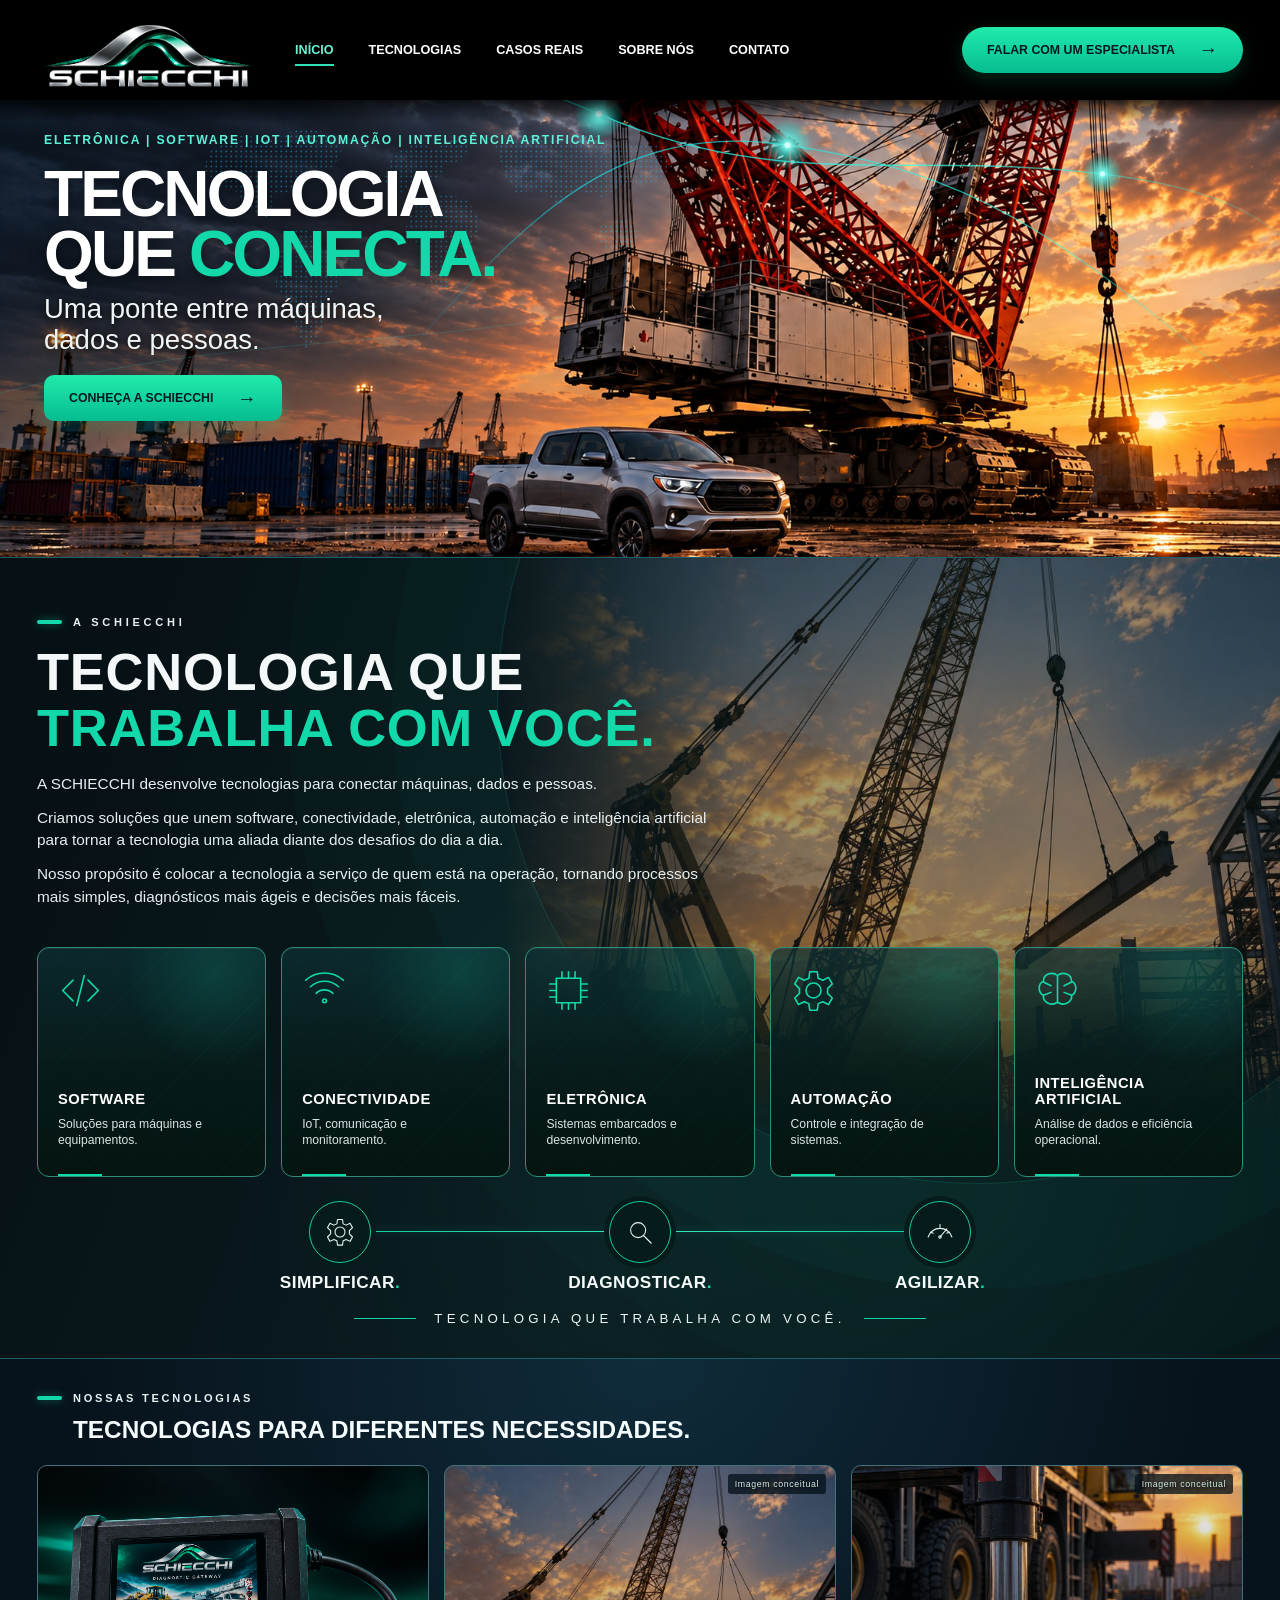
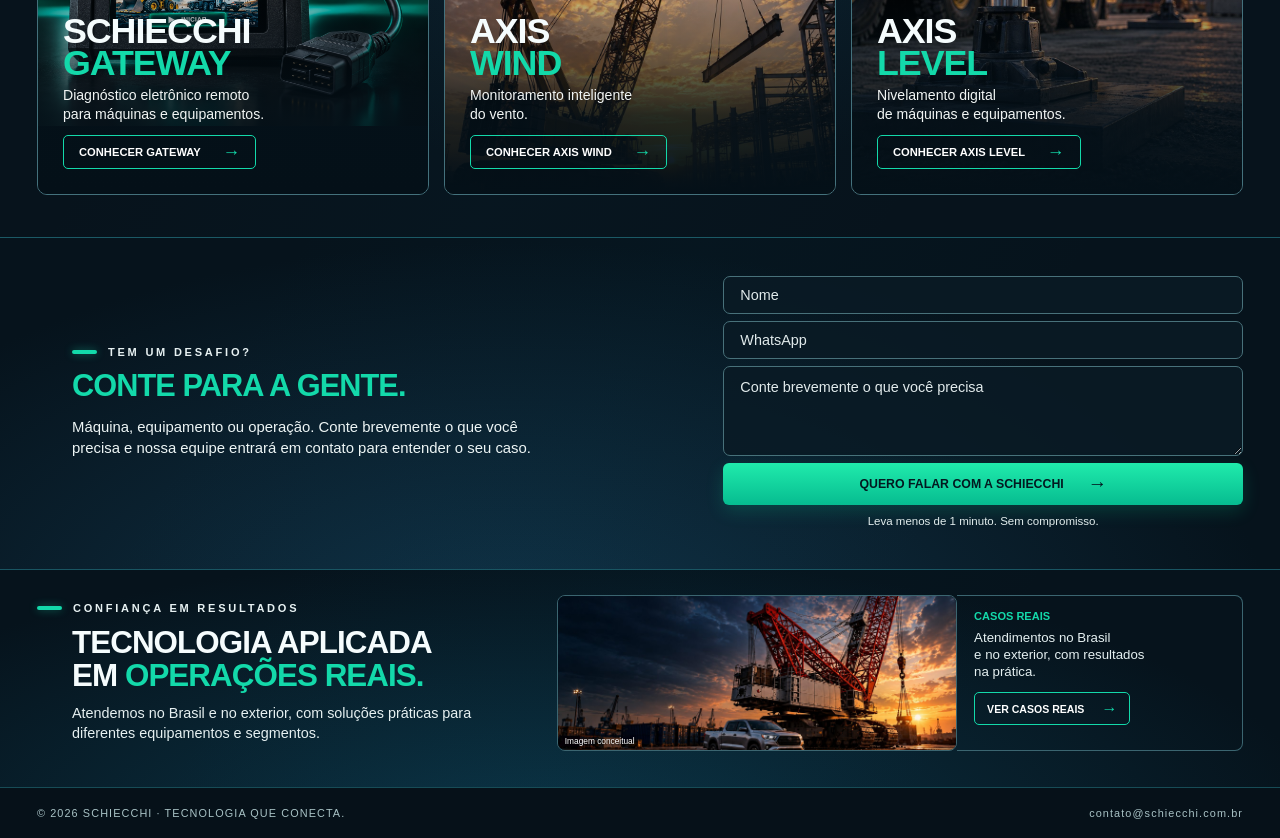
==== index.html @ 08ac61f6 "Atualiza imagem do card Gateway" ====
<!doctype html>
<html lang="pt-BR">
<head>
  <meta charset="utf-8">
  <meta name="viewport" content="width=device-width, initial-scale=1">
  <meta name="theme-color" content="#07131c">
  <meta name="description" content="SCHIECCHI — tecnologia que conecta máquinas, dados e pessoas. Eletrônica, software, IoT, automação e inteligência artificial para máquinas e equipamentos.">
  <title>SCHIECCHI — Tecnologia que conecta</title>
  <link rel="preload" href="assets/hero/home-hero-clean.png" as="image">
  <link rel="stylesheet" href="styles.css">
  <script src="script.js" defer></script>
</head>
<body>
  <a class="skip-link" href="#conteudo">Ir para o conteúdo</a>
  <header class="site-header" id="inicio">
    <div class="shell header-inner">
      <a class="brand" href="#inicio" aria-label="SCHIECCHI, início">
        <img src="public/assets/logos/schiecchi-logo.png" alt="SCHIECCHI" width="2172" height="724">
      </a>
      <button class="menu-toggle" type="button" aria-label="Abrir menu" aria-expanded="false" aria-controls="site-nav"><span></span><span></span><span></span></button>
      <nav class="site-nav" id="site-nav" aria-label="Menu principal">
        <a class="active" href="#inicio">Início</a>
        <a href="#tecnologias">Tecnologias</a>
        <a href="#casos-reais">Casos reais</a>
        <a href="#sobre">Sobre nós</a>
        <a href="#contato">Contato</a>
      </nav>
      <a class="header-cta" href="#contato">Falar com um especialista <span aria-hidden="true">→</span></a>
    </div>
  </header>

  <main id="conteudo">
    <section class="hero" aria-labelledby="hero-title">
      <svg class="hero-tech" viewBox="0 0 1024 445" preserveAspectRatio="none" aria-hidden="true">
        <defs>
          <pattern id="hero-map-dots" width="4" height="4" patternUnits="userSpaceOnUse"><circle cx="1" cy="1" r=".7" fill="#24bcf2"/></pattern>
          <linearGradient id="hero-route" x1="0" y1="0" x2="1" y2="0"><stop stop-color="#0c9cba" stop-opacity="0"/><stop offset=".22" stop-color="#19d9df" stop-opacity=".8"/><stop offset=".73" stop-color="#36ffe7" stop-opacity=".7"/><stop offset="1" stop-color="#20e5d8" stop-opacity="0"/></linearGradient>
          <radialGradient id="hero-node"><stop stop-color="#e5fffb"/><stop offset=".18" stop-color="#6dfff1" stop-opacity=".9"/><stop offset="1" stop-color="#0be7db" stop-opacity="0"/></radialGradient>
          <clipPath id="hero-world">
            <path d="M169 120l25-12 25 4 20-10 22 4 13 13-7 14-22 4-6 14-18 5-8 18-16-7-9-16-17-3-8-15zm58 61 17 2 13 15 17 8-2 20-12 13-2 24-13 17-8-18-4-19-13-15 4-23zm87-58 19-9 17 5 11-10 15 7-5 12-15 3-5 14-20-2-11 13-13-12zm17 42 22-11 19 5 13 16-6 22-17 13-6 26-16-15-2-20-15-15zm65-48 27-10 26 6 20-8 28 12 28-1 14 16-15 14-26 1-15 11-21-6-14 12-18-12-17 2-9-14zm85 63 18-6 14 12-8 13-18 2-11-11z"/>
          </clipPath>
        </defs>
        <g clip-path="url(#hero-world)" opacity=".48"><rect x="155" y="95" width="410" height="195" fill="url(#hero-map-dots)"/></g>
        <path d="M-30 75C145 20 335 28 479 91S724 120 882 139 1050 213 1080 295" fill="none" stroke="url(#hero-route)" stroke-width="1.2"/>
        <path d="M316 292C411 188 484 94 630 116S841 180 1014 326" fill="none" stroke="url(#hero-route)" stroke-width="1.1" opacity=".9"/>
        <path d="M-30 322C172 267 304 279 449 253" fill="none" stroke="#1cd7d7" stroke-width=".55" opacity=".24"/>
        <g><circle cx="125" cy="49" r="18" fill="url(#hero-node)"/><circle cx="283" cy="45" r="16" fill="url(#hero-node)"/><circle cx="479" cy="91" r="20" fill="url(#hero-node)"/><circle cx="630" cy="116" r="20" fill="url(#hero-node)"/><circle cx="882" cy="139" r="16" fill="url(#hero-node)"/></g>
        <g fill="#cffffb"><circle cx="125" cy="49" r="2"/><circle cx="283" cy="45" r="2"/><circle cx="479" cy="91" r="2.3"/><circle cx="630" cy="116" r="2.2"/><circle cx="882" cy="139" r="2"/></g>
      </svg>
      <div class="shell hero-content">
        <p class="hero-eyebrow">Eletrônica | Software | IoT | Automação | Inteligência Artificial</p>
        <h1 id="hero-title">TECNOLOGIA<br>QUE <em>CONECTA.</em></h1>
        <p class="hero-copy">Uma ponte entre máquinas,<br>dados e pessoas.</p>
        <a class="solid-button" href="#sobre">Conheça a SCHIECCHI <span aria-hidden="true">→</span></a>
      </div>
    </section>

    <section class="about-band" id="sobre" aria-labelledby="about-title">
      <div class="shell about-layout">
        <div class="about-copy">
          <p class="section-kicker"><span></span>A SCHIECCHI</p>
          <h2 id="about-title"><span>TECNOLOGIA QUE</span><strong>TRABALHA COM VOCÊ.</strong></h2>
          <p>A SCHIECCHI desenvolve tecnologias para conectar máquinas, dados e pessoas.</p>
          <p>Criamos soluções que unem software, conectividade, eletrônica, automação e inteligência artificial para tornar a tecnologia uma aliada diante dos desafios do dia a dia.</p>
          <p>Nosso propósito é colocar a tecnologia a serviço de quem está na operação, tornando processos mais simples, diagnósticos mais ágeis e decisões mais fáceis.</p>
        </div>
        <div class="about-card-grid" aria-label="Pilares tecnológicos">
          <article class="about-card about-card-software"><svg viewBox="0 0 48 48" aria-hidden="true"><path d="m16 13-11 11 11 11m16-22 11 11-11 11M28 8l-8 32"/></svg><h3>SOFTWARE</h3><p>Soluções para máquinas e equipamentos.</p></article>
          <article class="about-card about-card-connect"><svg viewBox="0 0 48 48" aria-hidden="true"><circle cx="24" cy="35" r="2"/><path d="M15 27a13 13 0 0 1 18 0M9 20a22 22 0 0 1 30 0M4 13a30 30 0 0 1 40 0"/></svg><h3>CONECTIVIDADE</h3><p>IoT, comunicação e monitoramento.</p></article>
          <article class="about-card about-card-electronics"><svg viewBox="0 0 48 48" aria-hidden="true"><rect x="11" y="11" width="26" height="26"/><path d="M17 4v7m7-7v7m7-7v7m-14 26v7m7-7v7m7-7v7M4 17h7m-7 7h7m-7 7h7m26-14h7m-7 7h7m-7 7h7"/></svg><h3>ELETRÔNICA</h3><p>Sistemas embarcados e desenvolvimento.</p></article>
          <article class="about-card about-card-automation"><svg viewBox="0 0 48 48" aria-hidden="true"><circle cx="24" cy="24" r="8"/><path d="M20 4h8l1 7 5 2 6-3 4 7-5 5v5l5 5-4 7-6-3-5 2-1 7h-8l-1-7-5-2-6 3-4-7 5-5v-5l-5-5 4-7 6 3 5-2z"/></svg><h3>AUTOMAÇÃO</h3><p>Controle e integração de sistemas.</p></article>
          <article class="about-card about-card-ai"><svg viewBox="0 0 48 48" aria-hidden="true"><path d="M24 8c-6-5-15-1-15 6-6 3-6 12 0 15-1 7 7 12 14 8m1-29c6-5 15-1 15 6 6 3 6 12 0 15 1 7-7 12-14 8M24 8v29M9 15l8 4m-8 10 8-3m22-11-8 4m8 10-8-3"/></svg><h3>INTELIGÊNCIA ARTIFICIAL</h3><p>Análise de dados e eficiência operacional.</p></article>
        </div>
        <div class="about-actions" aria-label="Simplificar, diagnosticar, agilizar">
          <div class="about-action"><span class="about-action-icon"><svg viewBox="0 0 48 48" aria-hidden="true"><circle cx="24" cy="24" r="8"/><path d="M20 4h8l1 7 5 2 6-3 4 7-5 5v5l5 5-4 7-6-3-5 2-1 7h-8l-1-7-5-2-6 3-4-7 5-5v-5l-5-5 4-7 6 3 5-2z"/></svg></span><strong>SIMPLIFICAR<span>.</span></strong></div>
          <div class="about-action"><span class="about-action-icon"><svg viewBox="0 0 48 48" aria-hidden="true"><circle cx="21" cy="21" r="12"/><path d="m30 30 12 12"/></svg></span><strong>DIAGNOSTICAR<span>.</span></strong></div>
          <div class="about-action"><span class="about-action-icon"><svg viewBox="0 0 48 48" aria-hidden="true"><path d="M5 32a20 20 0 0 1 38 0M24 12v5M9 24l4 2m26-2-4 2M24 32l11-13"/><circle cx="24" cy="32" r="2"/></svg></span><strong>AGILIZAR<span>.</span></strong></div>
        </div>
        <p class="about-signature">TECNOLOGIA QUE TRABALHA COM VOCÊ.</p>
      </div>
    </section>

    <section class="technologies" id="tecnologias" aria-labelledby="technologies-title">
      <div class="shell">
        <p class="section-kicker"><span></span>NOSSAS TECNOLOGIAS</p>
        <h2 id="technologies-title">TECNOLOGIAS PARA DIFERENTES NECESSIDADES.</h2>
        <div class="technology-grid">
          <article class="technology-card gateway-card">
            <div class="card-content"><h3>SCHIECCHI<br><em>GATEWAY</em></h3><p>Diagnóstico eletrônico remoto<br>para máquinas e equipamentos.</p><a href="#contato" data-interest="SCHIECCHI GATEWAY" data-future-path="/gateway/">Conhecer Gateway <span aria-hidden="true">→</span></a></div>
          </article>
          <article class="technology-card wind-card">
            <div class="card-content"><h3>AXIS<br><em>WIND</em></h3><p>Monitoramento inteligente<br>do vento.</p><a href="#contato" data-interest="AXIS WIND" data-future-path="/axis-wind/">Conhecer AXIS WIND <span aria-hidden="true">→</span></a></div>
            <span class="concept-label">Imagem conceitual</span>
          </article>
          <article class="technology-card level-card">
            <div class="card-content"><h3>AXIS<br><em>LEVEL</em></h3><p>Nivelamento digital<br>de máquinas e equipamentos.</p><a href="#contato" data-interest="AXIS LEVEL" data-future-path="/axis-level/">Conhecer AXIS LEVEL <span aria-hidden="true">→</span></a></div>
            <span class="concept-label">Imagem conceitual</span>
          </article>
        </div>
      </div>
    </section>

    <section class="contact-section" id="contato" aria-labelledby="contact-title">
      <div class="shell contact-grid">
        <div>
          <p class="section-kicker"><span></span>TEM UM DESAFIO?</p>
          <h2 id="contact-title"><em>CONTE PARA A GENTE.</em></h2>
          <p>Máquina, equipamento ou operação. Conte brevemente o que você precisa e nossa equipe entrará em contato para entender o seu caso.</p>
        </div>
        <form id="lead-form" class="contact-form">
          <label for="lead-name">Nome</label><input id="lead-name" name="nome" autocomplete="name" placeholder="Nome" maxlength="120" required>
          <label for="lead-whatsapp">WhatsApp</label><input id="lead-whatsapp" name="whatsapp" type="tel" autocomplete="tel" inputmode="tel" placeholder="WhatsApp" maxlength="30" required>
          <label for="lead-message">Mensagem</label><textarea id="lead-message" name="mensagem" placeholder="Conte brevemente o que você precisa" rows="4" maxlength="2000" required></textarea>
          <button class="solid-button" type="submit">Quero falar com a SCHIECCHI <span aria-hidden="true">→</span></button>
          <p class="form-detail">Leva menos de 1 minuto. Sem compromisso.</p>
          <p id="lead-status" class="form-status" role="status" aria-live="polite" hidden></p>
        </form>
      </div>
    </section>

    <section class="cases-teaser" id="casos-reais" aria-labelledby="cases-title">
      <div class="shell cases-grid">
        <div class="cases-copy"><p class="section-kicker"><span></span>CONFIANÇA EM RESULTADOS</p><h2 id="cases-title">TECNOLOGIA APLICADA<br>EM <em>OPERAÇÕES REAIS.</em></h2><p>Atendemos no Brasil e no exterior, com soluções práticas para diferentes equipamentos e segmentos.</p></div>
        <div class="cases-media"><img src="assets/home-hero.jpg" alt="Imagem conceitual de grua industrial em um canteiro ao pôr do sol" loading="lazy"><span>Imagem conceitual</span></div>
        <div class="cases-action"><p class="case-label">CASOS REAIS</p><p>Atendimentos no Brasil<br>e no exterior, com resultados<br>na prática.</p><button type="button" id="cases-button" data-future-path="/casos-reais/">Ver casos reais <span aria-hidden="true">→</span></button></div>
      </div>
    </section>
  </main>
  <footer class="site-footer"><div class="shell footer-inner"><span>© 2026 SCHIECCHI · TECNOLOGIA QUE CONECTA.</span><a href="mailto:contato@schiecchi.com.br">contato@schiecchi.com.br</a></div></footer>
  <dialog id="upcoming-dialog"><button class="dialog-close" type="button" aria-label="Fechar">×</button><p class="section-kicker"><span></span>CASOS REAIS</p><h2>Página em preparação</h2><p>Em breve você poderá consultar os atendimentos selecionados da SCHIECCHI. Para falar sobre uma necessidade agora, entre em contato com um especialista.</p><a class="solid-button" href="#contato">Falar com um especialista <span aria-hidden="true">→</span></a></dialog>
</body>
</html>
---- styles.css ----
:root{font-family:Bahnschrift,"Arial Narrow",Arial,sans-serif;color:#f5fcfd;background:#07131c;scroll-behavior:smooth;--navy:#07131c;--panel:#0b1a23;--teal:#13d9aa;--line:#24505b;--muted:#c4d4d8}
*{box-sizing:border-box}
body{margin:0;min-width:320px}
a{color:inherit;text-decoration:none}
button,input{font:inherit}
button{cursor:pointer}
img{max-width:100%}
em{font-style:normal;color:var(--teal)}
.shell{width:min(100% - 74px,1450px);margin-inline:auto}
.skip-link{position:absolute;top:-60px;left:12px;z-index:30;padding:11px;background:#fff;color:#06131b}.skip-link:focus{top:10px}
.site-header{position:absolute;top:0;left:0;right:0;z-index:10;height:100px;background:#000}
.site-header:after{content:"";position:absolute;top:100%;left:0;right:0;height:22px;background:linear-gradient(#000b,transparent);pointer-events:none}
.header-inner{height:100%;display:flex;align-items:center;justify-content:flex-start;gap:0}
.brand{display:block;flex:none;width:223px;background:#000;transform:translateY(7px)}
.brand img{display:block;width:100%;height:auto}
.site-nav{display:flex;align-items:center;gap:35px;margin-left:35px;margin-right:auto}
.site-nav a{position:relative;padding:10px 0;color:#fff;font-size:.79rem;font-weight:800;text-transform:uppercase;white-space:nowrap}
.site-nav a:hover,.site-nav a:focus-visible,.site-nav a.active{color:#6cefd2}
.site-nav a.active:after{content:"";position:absolute;left:0;right:0;bottom:1px;height:2px;background:#32dfb7}
.header-cta,.solid-button{display:inline-flex;align-items:center;justify-content:center;gap:24px;border:0;border-radius:10px;background:linear-gradient(180deg,#20ebac,#06bc90);box-shadow:0 6px 18px #00ffb327;color:#031920;min-height:46px;padding:13px 25px;text-transform:uppercase;font-size:.77rem;font-weight:900;white-space:nowrap;transition:filter .2s,transform .2s}
.header-cta{border-radius:28px}
.header-cta:hover,.solid-button:hover{filter:brightness(1.13);transform:translateY(-2px)}
.header-cta span,.solid-button span{font-size:1.2rem;line-height:.7}
.menu-toggle{display:none;width:43px;height:43px;border:1px solid #68c9ba80;background:#071d25b8;padding:9px}
.menu-toggle span{display:block;height:2px;background:white;margin:5px 0}
.section-kicker{display:flex;align-items:center;gap:11px;margin:0 0 12px;color:#e7f1f2;text-transform:uppercase;font-size:.69rem;font-weight:800;letter-spacing:.25em}
.section-kicker span{display:block;flex:none;width:25px;height:4px;border-radius:2px;background:var(--teal);box-shadow:0 0 8px #13d9aa70}

.hero{height:clamp(445px,43.5vw,590px);position:relative;overflow:hidden;background:#0b2030 url("assets/hero/home-hero-clean.png") center/cover no-repeat}
.hero-tech{position:absolute;inset:0;z-index:1;width:100%;height:100%;pointer-events:none}
.hero-content{position:relative;z-index:2;height:100%;display:flex;flex-direction:column;align-items:flex-start;justify-content:flex-start;padding-top:133px;padding-left:7px}
.hero-eyebrow{margin:0 0 17px;color:#5df2d8;text-transform:uppercase;font-size:.76rem;font-weight:800;letter-spacing:.15em;white-space:nowrap}
.hero h1{margin:0;color:white;font-family:"Arial Black",Arial,sans-serif;font-size:clamp(3.25rem,5vw,5.5rem);font-weight:900;line-height:.94;letter-spacing:-.045em;text-shadow:0 3px 15px #0008}
.hero-copy{margin:9px 0 20px;color:#f0f6f5;font-family:Arial,sans-serif;font-size:clamp(1.45rem,2.15vw,2.15rem);line-height:1.13;text-shadow:0 2px 9px #000}
.hero .solid-button{min-width:230px}

.about-band{position:relative;isolation:isolate;overflow:hidden;padding:58px 0 32px;border-block:1px solid #1d5e68;background:radial-gradient(ellipse at 84% 9%,#15433c88,transparent 38%),radial-gradient(ellipse at 70% 78%,#0d382f55,transparent 50%),linear-gradient(110deg,#061115 8%,#0b1d22 55%,#061318 100%)}
.about-band:before{content:"";position:absolute;z-index:-1;top:0;right:0;width:61%;height:72%;background:url("assets/axis-wind-card.jpg") center 42%/cover;opacity:.62;mask-image:linear-gradient(90deg,transparent,#000 34%),linear-gradient(0deg,transparent,#000 35%);mask-composite:intersect;pointer-events:none}
.about-band:after{content:"";position:absolute;z-index:-1;right:-14%;top:-42%;width:75%;aspect-ratio:1;border:1px solid #31dab42b;border-radius:50%;box-shadow:0 0 0 105px #10b69608,0 0 0 210px #10b69605;pointer-events:none}
.about-layout{position:relative}
.about-copy{max-width:825px;margin-bottom:39px}
.about-copy .section-kicker{margin-bottom:18px;letter-spacing:.34em}
.about-copy h2{margin:0 0 19px;font-family:Bahnschrift,"Arial Narrow",Arial,sans-serif;font-size:clamp(2.7rem,4.1vw,4.85rem);font-weight:900;line-height:.98;letter-spacing:.015em}
.about-copy h2 span,.about-copy h2 strong{display:block}
.about-copy h2 span{color:#f5f8f8}
.about-copy h2 strong{margin-top:5px;color:var(--teal);font-weight:900}
.about-copy>p:not(.section-kicker){max-width:690px;margin:0 0 12px;color:#e6eff0;font-family:Arial,sans-serif;font-size:clamp(.96rem,1.13vw,1.12rem);line-height:1.45}
.about-card-grid{display:grid;grid-template-columns:repeat(5,minmax(0,1fr));gap:15px}
.about-card{position:relative;display:flex;flex-direction:column;justify-content:flex-end;min-height:230px;overflow:hidden;padding:20px;border:1px solid #2e8d78;border-radius:12px;background:linear-gradient(0deg,#041411 0%,#071b1aef 47%,#0d3034b8 100%);box-shadow:inset 0 1px #ffffff10}
.about-card:before{content:"";position:absolute;inset:0;opacity:.6;background:radial-gradient(circle at 78% 12%,#19d2ad43,transparent 35%),repeating-linear-gradient(135deg,transparent 0 22px,#33d8b20b 23px 24px);pointer-events:none}
.about-card:after{content:"";position:absolute;bottom:0;left:20px;width:44px;height:2px;background:var(--teal)}
.about-card svg{position:relative;width:45px;height:45px;margin-bottom:auto;stroke:var(--teal);fill:none;stroke-width:1.7;stroke-linecap:round;stroke-linejoin:round}
.about-card h3{position:relative;margin:16px 0 8px;color:#fff;font-size:clamp(.88rem,1.15vw,1.13rem);font-weight:900;line-height:1.12;letter-spacing:.035em}
.about-card p{position:relative;min-height:3em;margin:0 0 4px;color:#d8e6e5;font-family:Arial,sans-serif;font-size:clamp(.76rem,.88vw,.88rem);line-height:1.35}
.about-actions{position:relative;display:grid;grid-template-columns:repeat(3,minmax(0,1fr));max-width:900px;margin:24px auto 18px}
.about-actions:before{content:"";position:absolute;top:30px;left:16.5%;right:16.5%;height:1px;background:linear-gradient(90deg,#10c99e,#35e7bc,#10c99e);box-shadow:0 0 8px #20d9ac77}
.about-action{position:relative;display:flex;flex-direction:column;align-items:center;gap:9px;text-align:center}
.about-action-icon{display:grid;place-items:center;width:62px;height:62px;border:1px solid #19c99f;border-radius:50%;background:#061b1b;box-shadow:0 0 0 5px #061b1b}
.about-action-icon svg{width:30px;height:30px;stroke:#e9f6f2;fill:none;stroke-width:1.7;stroke-linecap:round;stroke-linejoin:round}
.about-action strong{color:#f5fafa;font-size:clamp(.95rem,1.35vw,1.35rem);letter-spacing:.025em}
.about-action strong span{color:var(--teal)}
.about-signature{display:flex;align-items:center;justify-content:center;gap:18px;margin:0;color:#ecf5f3;font-size:.83rem;letter-spacing:.32em;text-align:center}
.about-signature:before,.about-signature:after{content:"";width:62px;height:1px;background:var(--teal)}

.technologies{position:relative;padding:33px 0 42px;background:radial-gradient(ellipse at 50% 0,#102a39,#07131c 62%);border-bottom:1px solid #1b5965}
.technologies:before,.contact-section:before,.cases-teaser:before{content:"";position:absolute;inset:0;pointer-events:none;background:linear-gradient(120deg,transparent 20%,#07475c15 48%,transparent 75%);opacity:.7}
.technologies h2{position:relative;margin:0 0 22px 36px;font-size:clamp(1.2rem,1.9vw,2rem);line-height:1.12}
.technology-grid{position:relative;display:grid;grid-template-columns:repeat(3,1fr);gap:15px}
.technology-card{position:relative;display:flex;align-items:end;min-height:330px;overflow:hidden;border:1px solid #44717c;border-radius:10px;background-position:center;background-size:cover;transition:transform .22s,border-color .22s,box-shadow .22s}
.technology-card:hover{transform:translateY(-4px);border-color:#17dcb1;box-shadow:0 12px 30px #00d6ae22}
.technology-card:before{content:"";position:absolute;inset:0;background:linear-gradient(0deg,#041018 0%,#041018dc 24%,#04101830 62%,#04101810)}
.gateway-card{background-color:#06131c;background-image:url("public/assets/produtos/gateway/gateway-home.png");background-repeat:no-repeat;background-position:center top;background-size:contain}
.wind-card{background-image:url("assets/axis-wind-card.jpg");background-position:center 45%}
.level-card{background-image:url("assets/axis-level-card.jpg");background-position:center 52%}
.card-content{position:relative;z-index:1;padding:25px;width:100%}
.technology-card h3{margin:0 0 6px;font-size:clamp(1.9rem,2.8vw,3rem);line-height:.91;letter-spacing:-.03em}
.technology-card p{margin:0 0 12px;color:#f1f5f4;font-family:Arial,sans-serif;font-size:.88rem;line-height:1.32}
.technology-card a{display:inline-flex;align-items:center;justify-content:space-between;gap:22px;min-width:184px;min-height:34px;padding:7px 15px;border:1px solid var(--teal);border-radius:5px;color:#fff;text-transform:uppercase;font-size:.7rem;font-weight:800}
.technology-card a:hover{background:#0ad6a5;color:#04171d}
.technology-card a span{color:var(--teal);font-size:1.1rem;line-height:.7}
.technology-card a:hover span{color:#04171d}
.concept-label{position:absolute;right:9px;top:8px;z-index:1;padding:5px 7px;border-radius:3px;background:#06131cc7;color:#d6f0eb;font-size:.55rem;letter-spacing:.07em;text-shadow:0 1px 3px #000}

.contact-section{position:relative;padding:38px 0 40px;background:radial-gradient(ellipse at 40% 120%,#103348,#06131c 70%);border-bottom:1px solid #195562}
.contact-grid{position:relative;display:grid;grid-template-columns:1fr .85fr;gap:75px;align-items:center}
.contact-grid>div:first-child{padding-left:35px}
.contact-section h2{margin:0 0 14px;font-size:clamp(1.7rem,2.4vw,2.8rem);line-height:1.07;letter-spacing:-.03em}
.contact-section>div>div>p:last-child{margin:0;color:#edf5f5;font-family:Arial,sans-serif;font-size:.93rem;line-height:1.4}
.contact-grid>div:first-child>p:last-child{max-width:470px}
.contact-form{display:grid;gap:7px}
.contact-form label{position:absolute;width:1px;height:1px;overflow:hidden;clip:rect(0,0,0,0)}
.contact-form input,.contact-form textarea{width:100%;padding:0 16px;border:1px solid #48717a;border-radius:7px;background:#0a1b25d9;color:white;outline:none;font: .9rem Arial,sans-serif}
.contact-form input{height:38px}
.contact-form textarea{min-height:90px;padding:12px 16px;resize:vertical}
.contact-form input::placeholder,.contact-form textarea::placeholder{color:#e1eaeb}
.contact-form input:focus,.contact-form textarea:focus{border-color:var(--teal);box-shadow:0 0 0 2px #11dcb238}
.contact-form .solid-button{width:100%;min-height:42px;border-radius:6px}
.form-detail,.form-caveat{margin:2px 0 0;color:#e2eded;font-family:Arial,sans-serif;font-size:.72rem;line-height:1.25;text-align:center}
.form-caveat{color:#a0c8c7;font-size:.65rem}
.form-status{margin:6px 0 0;color:#f3d6c9;font-family:Arial,sans-serif;font-size:.78rem;line-height:1.4;text-align:center}
.form-status[hidden]{display:none}

.cases-teaser{position:relative;padding:25px 0 36px;background:radial-gradient(ellipse at 42% 120%,#0b3446,#06131c 75%)}
.cases-grid{position:relative;display:grid;grid-template-columns:1fr .77fr .55fr;align-items:center;gap:0}
.cases-copy{padding-right:25px}
.cases-copy h2{margin:0 0 12px 35px;font-size:clamp(1.65rem,2.45vw,2.8rem);line-height:1.06;letter-spacing:-.03em}
.cases-copy>p:last-child{margin:0 0 0 35px;color:#e6f0f1;font-family:Arial,sans-serif;font-size:.9rem;line-height:1.35}
.cases-media{position:relative;height:156px;overflow:hidden;border:1px solid #3b6570;border-radius:8px}
.cases-media img{display:block;width:100%;height:100%;object-fit:cover;object-position:60% center}
.cases-media span{position:absolute;bottom:4px;left:7px;color:#fff;font-size:.52rem;text-shadow:0 1px 3px #000}
.cases-action{height:156px;padding:14px 17px;border:1px solid #3b6570;border-left:0;border-radius:0 8px 8px 0}
.case-label{margin:0 0 7px;color:var(--teal);font-size:.69rem;font-weight:800}
.cases-action>p:nth-child(2){margin:0 0 12px;color:#e5f0f1;font-family:Arial,sans-serif;font-size:.83rem;line-height:1.3}
.cases-action button{display:inline-flex;justify-content:space-between;gap:17px;align-items:center;min-height:33px;padding:6px 12px;border:1px solid var(--teal);border-radius:5px;background:transparent;color:#fff;text-transform:uppercase;font-size:.66rem;font-weight:800}
.cases-action button:hover{background:var(--teal);color:#06131c}
.cases-action button span{color:var(--teal);font-size:1rem}
.cases-action button:hover span{color:#06131c}
.site-footer{background:#061119;border-top:1px solid #174c56}
.footer-inner{display:flex;justify-content:space-between;gap:20px;padding-block:19px;color:#a8c2c5;font-size:.68rem;letter-spacing:.1em}
.footer-inner a:hover{color:var(--teal)}
dialog{max-width:min(90vw,450px);padding:28px;border:1px solid #3f7377;border-radius:10px;background:#091b24;color:white;box-shadow:0 20px 60px #0008}
dialog::backdrop{background:#02080bba}
dialog h2{margin:0 0 10px;font-size:1.8rem}
dialog>p:not(.section-kicker){color:#c6d9d9;line-height:1.5}
.dialog-close{position:absolute;right:12px;top:8px;border:0;background:none;color:#fff;font-size:1.7rem}

@media(max-width:1120px){
  .shell{width:min(100% - 55px,1450px)}
  .site-nav{gap:33px;margin-left:35px}.site-nav a{font-size:.69rem}.brand{width:223px}.header-cta{font-size:.66rem;padding-inline:16px}
  .hero{height:445px;background-size:cover;background-position:center}.hero-eyebrow{font-size:.68rem}.hero h1{font-size:3.25rem}.hero-content{padding-left:16px}
  .about-copy h2{font-size:clamp(2.7rem,4.5vw,4.5rem)}.about-card-grid{gap:10px}.about-card{min-height:215px;padding:14px}.about-card h3{font-size:.86rem}.about-card p{font-size:.75rem}
  .technology-card{min-height:322px}.card-content{padding:18px}.technology-card h3{font-size:2.25rem}.technology-card a{font-size:.63rem;min-width:170px}
  .contact-grid{gap:35px}.cases-grid{grid-template-columns:.95fr .78fr .58fr}
}
@media(max-width:850px){
  .site-header{height:75px}.brand{width:165px}.menu-toggle{display:block;margin-left:auto}.header-cta{display:none}
  .site-nav{display:none;position:absolute;top:75px;left:0;right:0;padding:15px 26px 22px;background:#06151deF;border-bottom:1px solid #2c6d6f;flex-direction:column;align-items:stretch;gap:0}
  .site-nav.open{display:flex}.site-nav a{padding:10px 0;font-size:.8rem}
  .hero{height:540px;background-size:cover;background-position:center}.hero h1{font-size:clamp(3.3rem,7vw,4.5rem)}.hero-eyebrow{white-space:normal;max-width:450px;line-height:1.5}
  .about-band{padding-top:44px}.about-copy{margin-bottom:28px}.about-card-grid{grid-template-columns:repeat(2,minmax(0,1fr))}.about-card{min-height:170px;padding:16px}.about-card:last-child{grid-column:1/-1}.about-card p{min-height:0}.about-actions{margin-top:34px}
  .technology-grid{grid-template-columns:repeat(2,1fr);gap:12px}.technology-card{min-height:300px}.technology-card:last-child{grid-column:1/-1;min-height:280px;background-position:center 58%}.technology-card h3{font-size:clamp(1.8rem,3vw,2.3rem)}.technology-card p{font-size:.82rem}.technology-card a{min-width:0;gap:10px;padding-inline:12px}
  .cases-grid{grid-template-columns:1fr 1fr}.cases-copy{grid-column:1/-1;padding:0 0 22px}.cases-copy h2,.cases-copy>p:last-child{margin-left:0}
}
@media(max-width:600px){
  .shell{width:min(100% - 34px,1450px)}
  .brand{width:135px}
  .hero{height:640px;background-position:61% center}
  .hero-content{justify-content:flex-end;padding-top:90px;padding-bottom:68px}.hero-eyebrow{margin-bottom:17px;font-size:.6rem;letter-spacing:.08em}
  .hero h1{font-size:clamp(2.65rem,11vw,4.2rem)}.hero-copy{font-size:1.35rem}.hero .solid-button{width:100%}
  .about-band{padding:38px 0 30px}.about-band:before{width:100%;height:380px;opacity:.2}.about-band:after{right:-85%;top:-10%;width:130%}.about-copy h2{font-size:clamp(2.05rem,9vw,3.1rem);line-height:1.02}.about-copy>p:not(.section-kicker){font-size:.88rem;line-height:1.5}.about-card-grid{grid-template-columns:1fr;gap:10px}.about-card,.about-card:last-child{grid-column:auto;min-height:126px;padding:15px 17px 13px 77px}.about-card svg{position:absolute;top:22px;left:18px;width:38px;height:38px}.about-card h3{margin:0 0 6px;font-size:.95rem}.about-card p{font-size:.82rem}.about-actions{gap:3px;margin:29px 0 21px}.about-actions:before{top:23px}.about-action-icon{width:48px;height:48px}.about-action-icon svg{width:25px;height:25px}.about-action strong{font-size:clamp(.58rem,2.55vw,.78rem)}.about-signature{gap:10px;font-size:.62rem;letter-spacing:.16em}.about-signature:before,.about-signature:after{width:20px;flex:none}
  .technologies{padding:33px 0}.technologies h2{margin-left:0;font-size:1.45rem}.technology-grid{grid-template-columns:1fr;gap:15px}.technology-card,.technology-card:last-child{grid-column:auto;min-height:365px}.technology-card h3{font-size:2.7rem}.technology-card p{font-size:.92rem}.technology-card a{width:auto;min-width:200px;font-size:.7rem}
  .contact-grid{grid-template-columns:1fr;gap:24px}.contact-grid>div:first-child{padding-left:0}.contact-section h2{font-size:2rem}.contact-section>div>div>p:last-child{font-size:.87rem}.contact-form input{height:46px}.contact-form textarea{min-height:108px}.contact-form .solid-button{height:48px}
  .cases-grid{grid-template-columns:1fr}.cases-copy{padding-bottom:25px}.cases-copy h2{font-size:2rem}.cases-media{height:200px}.cases-action{height:auto;min-height:150px;border:1px solid #3b6570;border-top:0;border-radius:0 0 8px 8px}.cases-action>p:nth-child(2){font-size:.9rem}
  .footer-inner{display:block;text-align:center}.footer-inner a{display:block;margin-top:10px}
}
@media(prefers-reduced-motion:reduce){:root{scroll-behavior:auto}.header-cta,.solid-button,.technology-card{transition:none}}
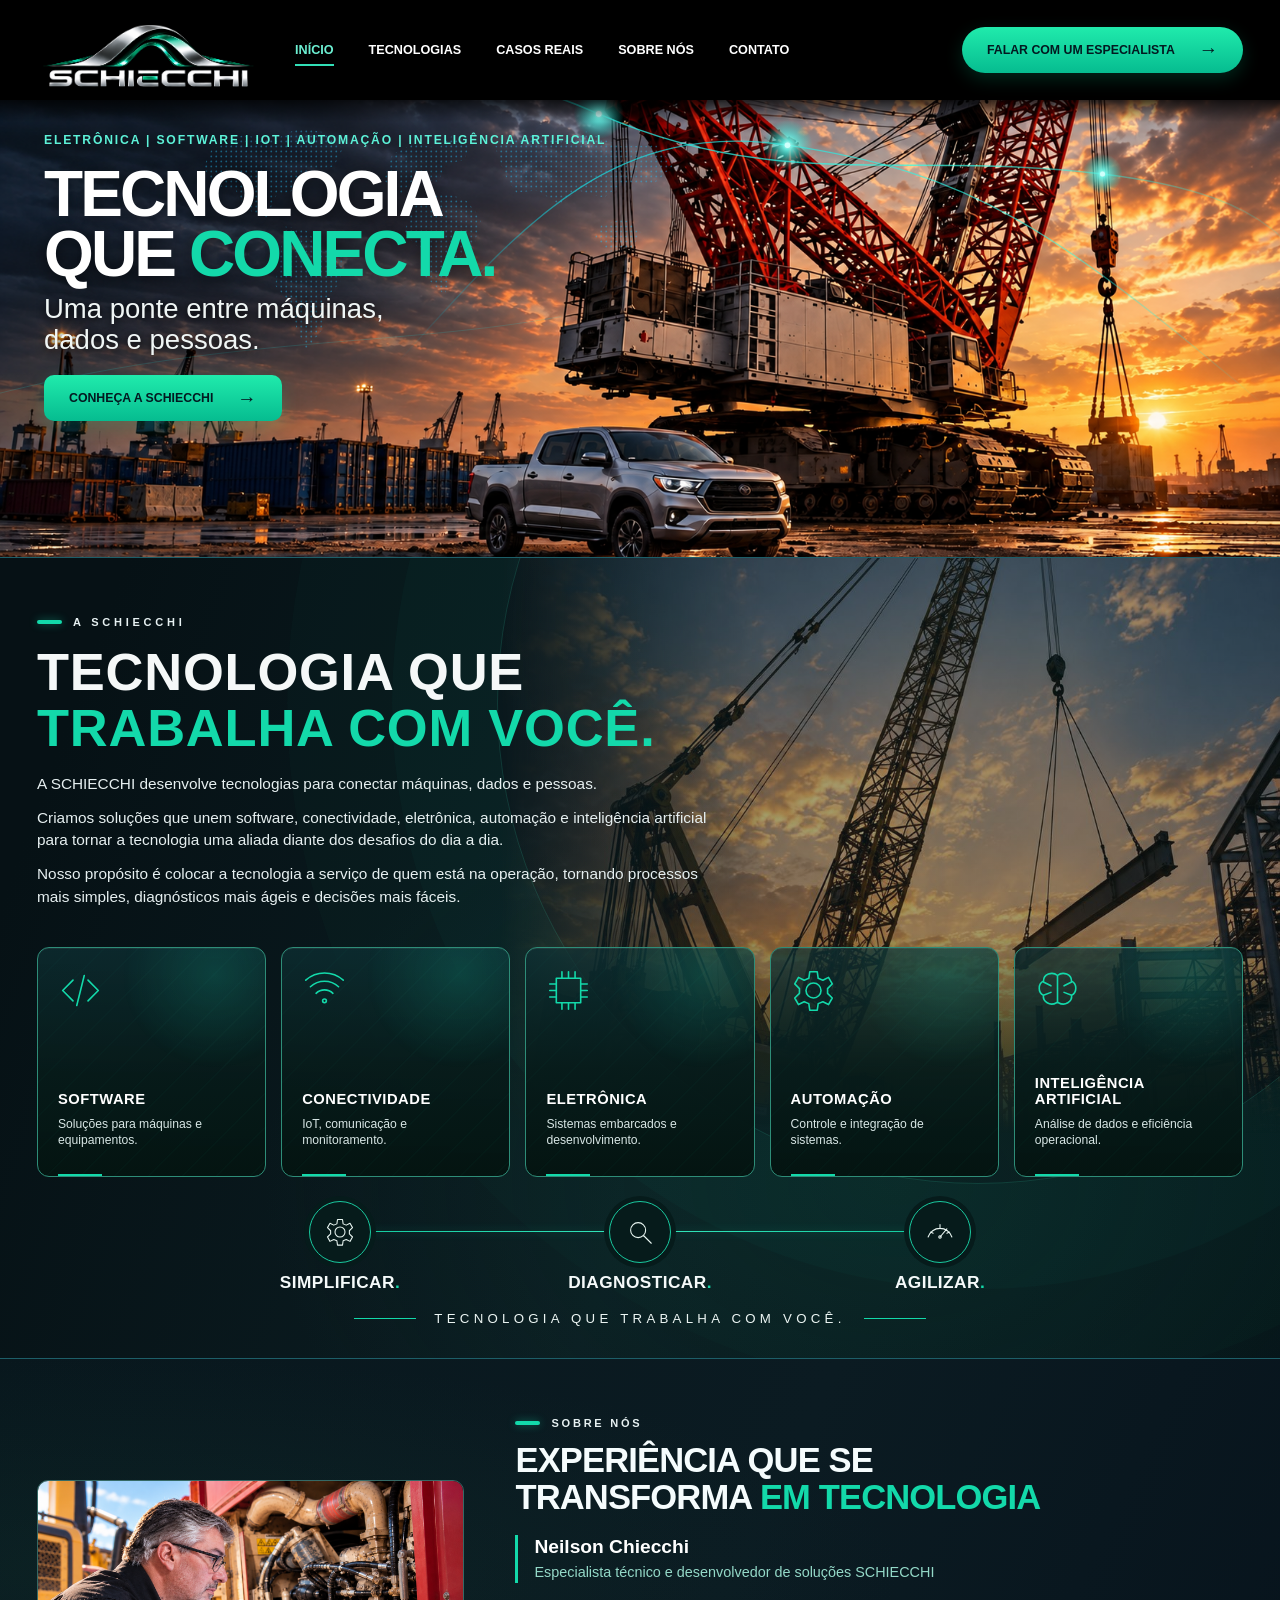
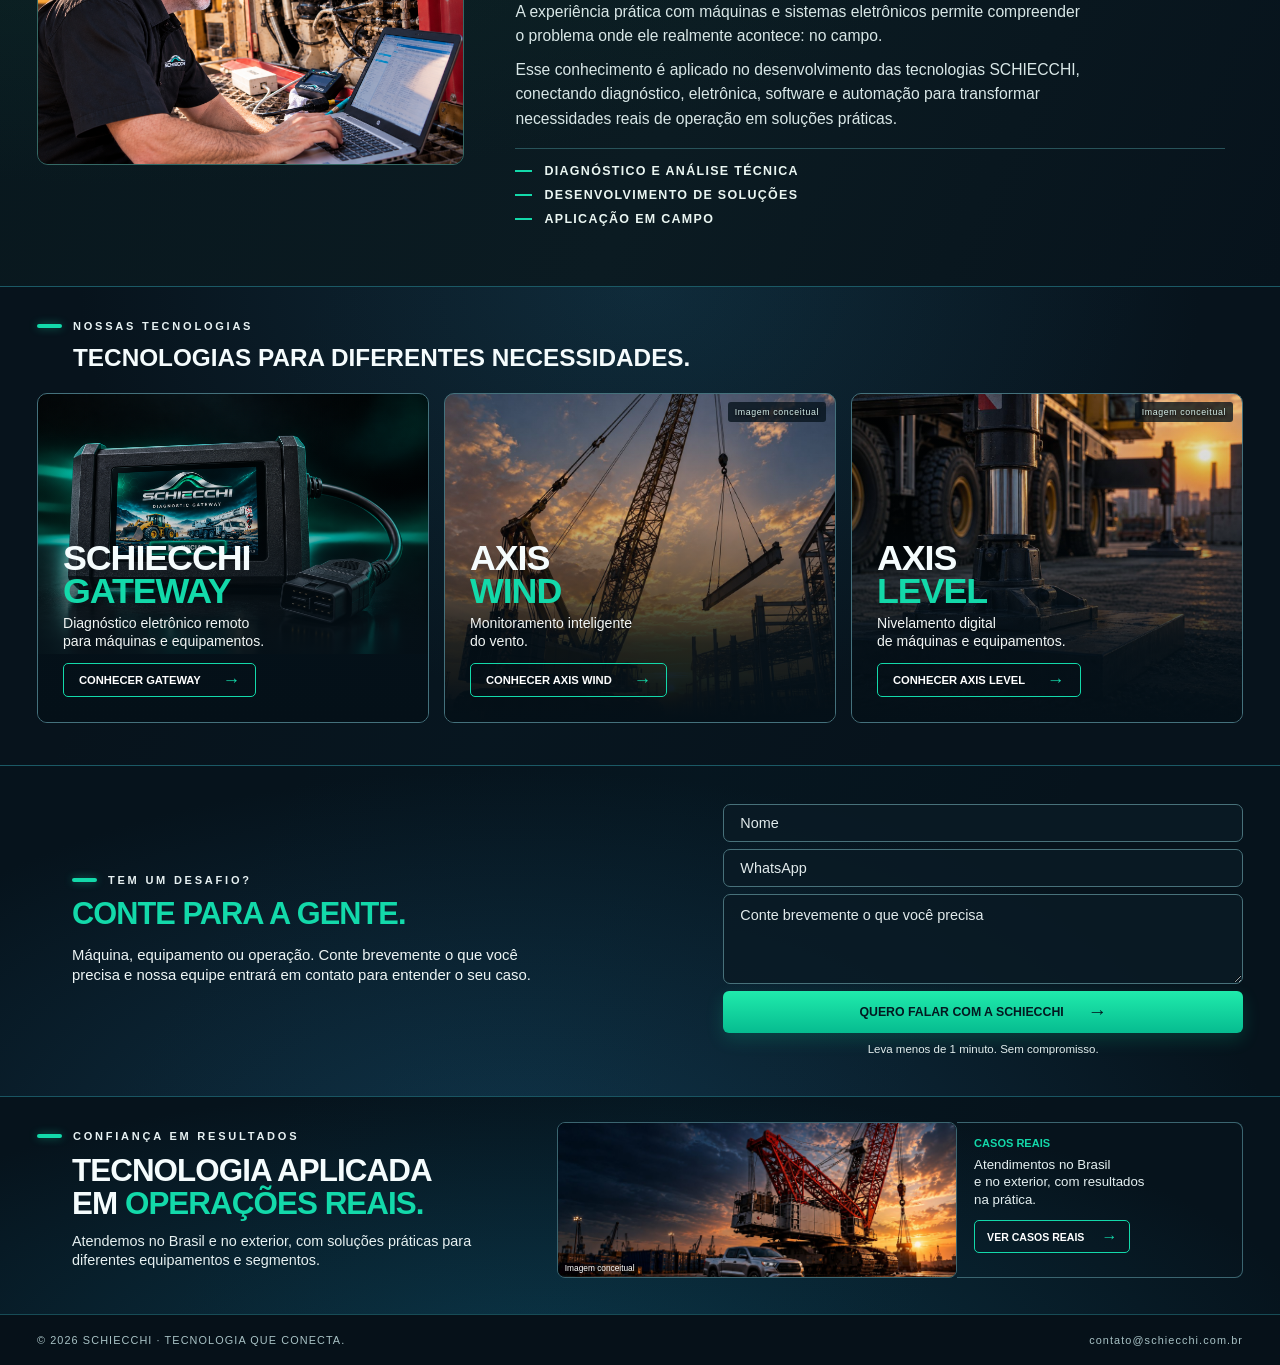
==== commit 111373bc: "Publica secao Sobre e ajusta abertura do caso" ====
--- a/index.html
+++ b/index.html
@@ -80,6 +80,29 @@
       </div>
     </section>
 
+    <section class="experience-section" id="experiencia" aria-labelledby="experience-title">
+      <div class="shell experience-layout">
+        <figure class="experience-photo">
+          <img src="public/assets/sobre/neilson-chiecchi-schiecchi.png" alt="Neilson Chiecchi trabalhando junto a uma máquina com equipamentos de diagnóstico" width="1536" height="1024" loading="lazy">
+        </figure>
+        <div class="experience-copy">
+          <p class="section-kicker"><span></span>SOBRE NÓS</p>
+          <h2 id="experience-title">EXPERIÊNCIA QUE SE TRANSFORMA <em>EM TECNOLOGIA</em></h2>
+          <div class="experience-person">
+            <h3>Neilson Chiecchi</h3>
+            <p>Especialista técnico e desenvolvedor de soluções SCHIECCHI</p>
+          </div>
+          <p>A experiência prática com máquinas e sistemas eletrônicos permite compreender o problema onde ele realmente acontece: no campo.</p>
+          <p>Esse conhecimento é aplicado no desenvolvimento das tecnologias SCHIECCHI, conectando diagnóstico, eletrônica, software e automação para transformar necessidades reais de operação em soluções práticas.</p>
+          <ul class="experience-points" aria-label="Áreas de atuação">
+            <li>DIAGNÓSTICO E ANÁLISE TÉCNICA</li>
+            <li>DESENVOLVIMENTO DE SOLUÇÕES</li>
+            <li>APLICAÇÃO EM CAMPO</li>
+          </ul>
+        </div>
+      </div>
+    </section>
+
     <section class="technologies" id="tecnologias" aria-labelledby="technologies-title">
       <div class="shell">
         <p class="section-kicker"><span></span>NOSSAS TECNOLOGIAS</p>
--- a/styles.css
+++ b/styles.css
@@ -61,6 +61,21 @@
 .about-action strong span{color:var(--teal)}
 .about-signature{display:flex;align-items:center;justify-content:center;gap:18px;margin:0;color:#ecf5f3;font-size:.83rem;letter-spacing:.32em;text-align:center}
 .about-signature:before,.about-signature:after{content:"";width:62px;height:1px;background:var(--teal)}
+
+.experience-section{padding:58px 0;border-bottom:1px solid #1b5965;background:radial-gradient(ellipse at 8% 40%,#12352f55,transparent 48%),linear-gradient(115deg,#08171d,#0b1b22 55%,#07131c)}
+.experience-layout{display:grid;grid-template-columns:minmax(0,.74fr) minmax(0,1.26fr);align-items:center;gap:clamp(32px,4vw,64px);max-width:1320px}
+.experience-photo{margin:0;overflow:hidden;border:1px solid #356965;border-radius:11px;background:#07151b}
+.experience-photo img{display:block;width:100%;height:auto;aspect-ratio:3/2;object-fit:contain}
+.experience-copy{max-width:710px}
+.experience-copy .section-kicker{margin-bottom:13px}
+.experience-copy h2{margin:0 0 18px;color:#f5fcfd;font-size:clamp(2rem,2.7vw,2.9rem);font-weight:900;line-height:1.08;letter-spacing:-.025em;text-wrap:balance}
+.experience-person{margin-bottom:17px;padding-left:16px;border-left:3px solid var(--teal)}
+.experience-person h3{margin:0 0 4px;color:#fff;font-size:1.2rem;line-height:1.2}
+.experience-person p{margin:0;color:#94d9c8;font-family:Arial,sans-serif;font-size:.9rem;line-height:1.45}
+.experience-copy>p:not(.section-kicker){max-width:65ch;margin:0 0 10px;color:#d9e7e7;font-family:Arial,sans-serif;font-size:.98rem;line-height:1.55}
+.experience-points{display:grid;gap:7px;margin:17px 0 0;padding:14px 0 0;border-top:1px solid #28535a;list-style:none}
+.experience-points li{display:flex;align-items:center;gap:12px;color:#eaf6f2;font-size:.78rem;font-weight:800;letter-spacing:.105em;line-height:1.35}
+.experience-points li:before{content:"";flex:none;width:17px;height:2px;background:var(--teal)}
 
 .technologies{position:relative;padding:33px 0 42px;background:radial-gradient(ellipse at 50% 0,#102a39,#07131c 62%);border-bottom:1px solid #1b5965}
 .technologies:before,.contact-section:before,.cases-teaser:before{content:"";position:absolute;inset:0;pointer-events:none;background:linear-gradient(120deg,transparent 20%,#07475c15 48%,transparent 75%);opacity:.7}
@@ -138,6 +153,7 @@
   .site-nav.open{display:flex}.site-nav a{padding:10px 0;font-size:.8rem}
   .hero{height:540px;background-size:cover;background-position:center}.hero h1{font-size:clamp(3.3rem,7vw,4.5rem)}.hero-eyebrow{white-space:normal;max-width:450px;line-height:1.5}
   .about-band{padding-top:44px}.about-copy{margin-bottom:28px}.about-card-grid{grid-template-columns:repeat(2,minmax(0,1fr))}.about-card{min-height:170px;padding:16px}.about-card:last-child{grid-column:1/-1}.about-card p{min-height:0}.about-actions{margin-top:34px}
+  .experience-section{padding:54px 0}.experience-layout{grid-template-columns:1fr;gap:25px}.experience-photo{max-width:680px}.experience-copy{max-width:720px}
   .technology-grid{grid-template-columns:repeat(2,1fr);gap:12px}.technology-card{min-height:300px}.technology-card:last-child{grid-column:1/-1;min-height:280px;background-position:center 58%}.technology-card h3{font-size:clamp(1.8rem,3vw,2.3rem)}.technology-card p{font-size:.82rem}.technology-card a{min-width:0;gap:10px;padding-inline:12px}
   .cases-grid{grid-template-columns:1fr 1fr}.cases-copy{grid-column:1/-1;padding:0 0 22px}.cases-copy h2,.cases-copy>p:last-child{margin-left:0}
 }
@@ -148,6 +164,7 @@
   .hero-content{justify-content:flex-end;padding-top:90px;padding-bottom:68px}.hero-eyebrow{margin-bottom:17px;font-size:.6rem;letter-spacing:.08em}
   .hero h1{font-size:clamp(2.65rem,11vw,4.2rem)}.hero-copy{font-size:1.35rem}.hero .solid-button{width:100%}
   .about-band{padding:38px 0 30px}.about-band:before{width:100%;height:380px;opacity:.2}.about-band:after{right:-85%;top:-10%;width:130%}.about-copy h2{font-size:clamp(2.05rem,9vw,3.1rem);line-height:1.02}.about-copy>p:not(.section-kicker){font-size:.88rem;line-height:1.5}.about-card-grid{grid-template-columns:1fr;gap:10px}.about-card,.about-card:last-child{grid-column:auto;min-height:126px;padding:15px 17px 13px 77px}.about-card svg{position:absolute;top:22px;left:18px;width:38px;height:38px}.about-card h3{margin:0 0 6px;font-size:.95rem}.about-card p{font-size:.82rem}.about-actions{gap:3px;margin:29px 0 21px}.about-actions:before{top:23px}.about-action-icon{width:48px;height:48px}.about-action-icon svg{width:25px;height:25px}.about-action strong{font-size:clamp(.58rem,2.55vw,.78rem)}.about-signature{gap:10px;font-size:.62rem;letter-spacing:.16em}.about-signature:before,.about-signature:after{width:20px;flex:none}
+  .experience-section{padding:45px 0 50px}.experience-layout{gap:23px}.experience-photo img{aspect-ratio:3/2}.experience-copy h2{margin-bottom:19px;font-size:clamp(1.9rem,7.6vw,2.65rem)}.experience-copy>p:not(.section-kicker){font-size:.95rem;line-height:1.55}.experience-person{margin-bottom:17px}.experience-points{margin-top:18px}.experience-points li{font-size:.7rem}
   .technologies{padding:33px 0}.technologies h2{margin-left:0;font-size:1.45rem}.technology-grid{grid-template-columns:1fr;gap:15px}.technology-card,.technology-card:last-child{grid-column:auto;min-height:365px}.technology-card h3{font-size:2.7rem}.technology-card p{font-size:.92rem}.technology-card a{width:auto;min-width:200px;font-size:.7rem}
   .contact-grid{grid-template-columns:1fr;gap:24px}.contact-grid>div:first-child{padding-left:0}.contact-section h2{font-size:2rem}.contact-section>div>div>p:last-child{font-size:.87rem}.contact-form input{height:46px}.contact-form textarea{min-height:108px}.contact-form .solid-button{height:48px}
   .cases-grid{grid-template-columns:1fr}.cases-copy{padding-bottom:25px}.cases-copy h2{font-size:2rem}.cases-media{height:200px}.cases-action{height:auto;min-height:150px;border:1px solid #3b6570;border-top:0;border-radius:0 0 8px 8px}.cases-action>p:nth-child(2){font-size:.9rem}
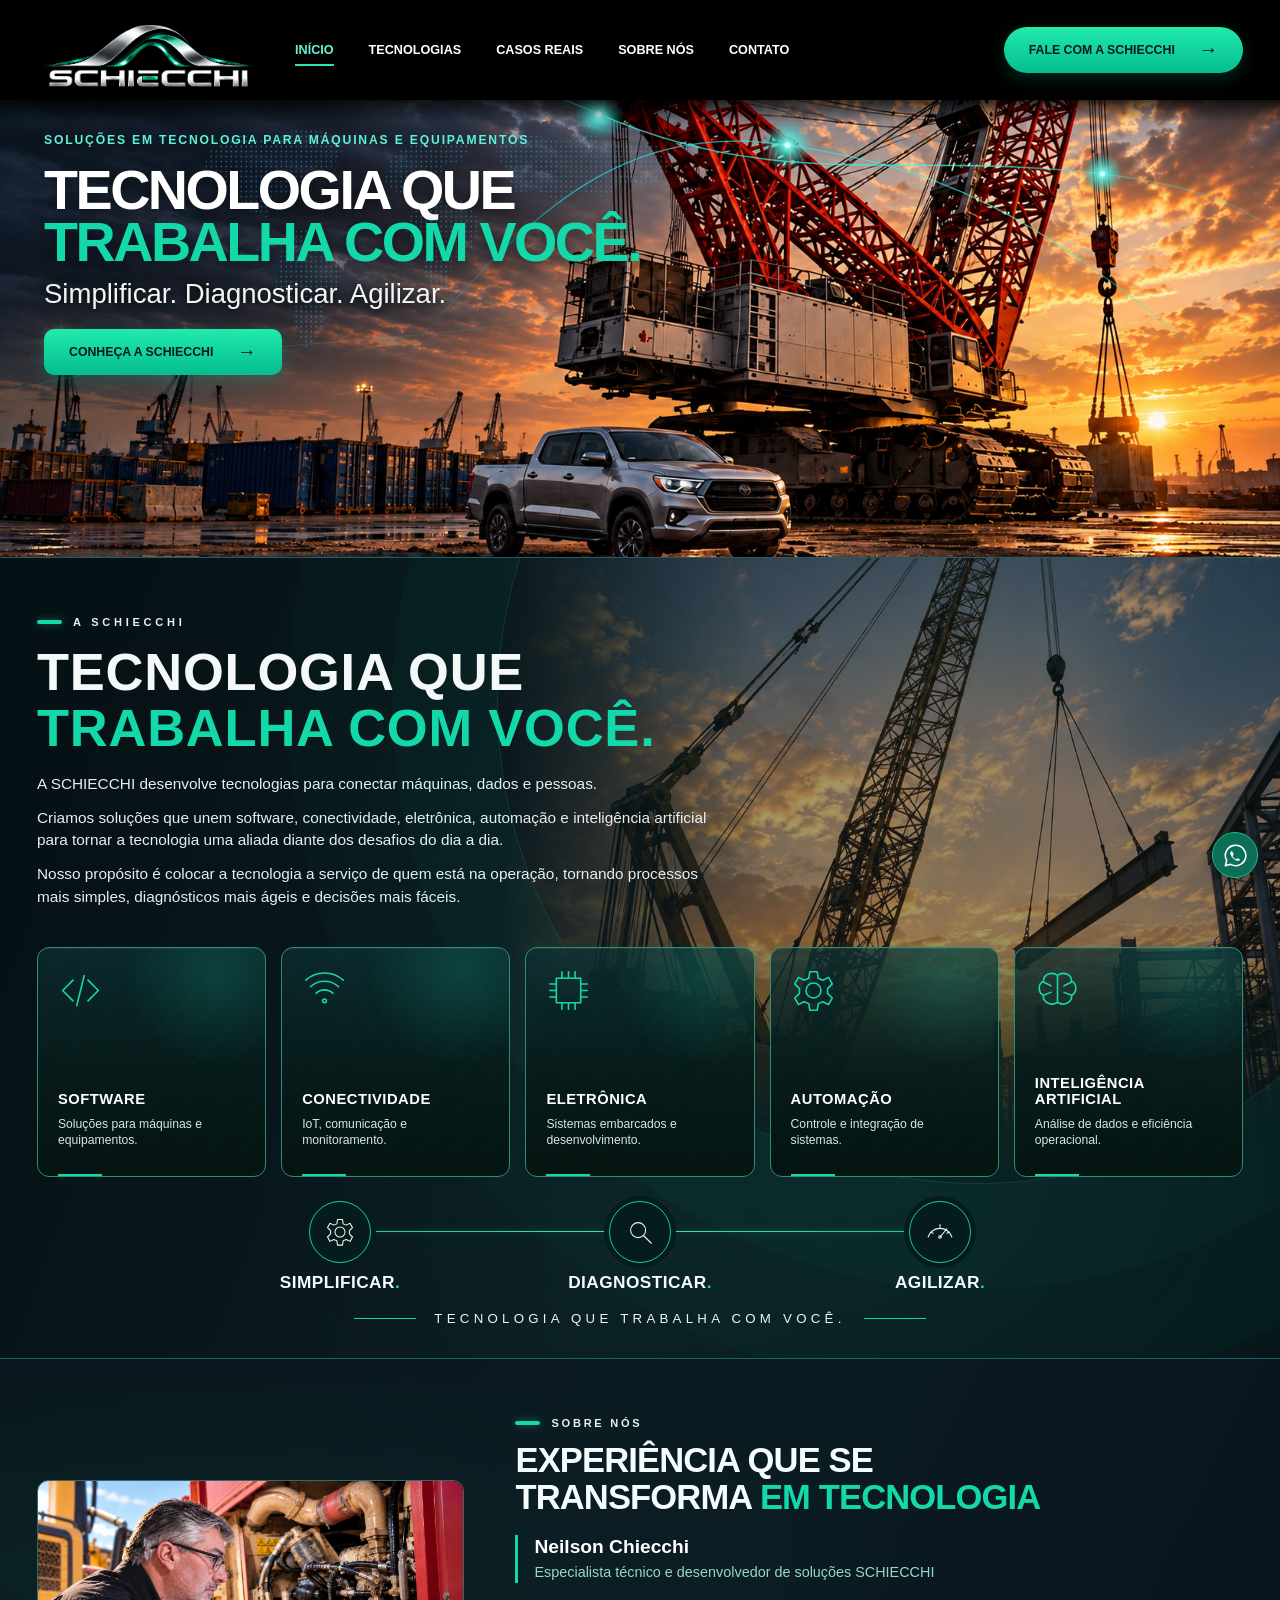
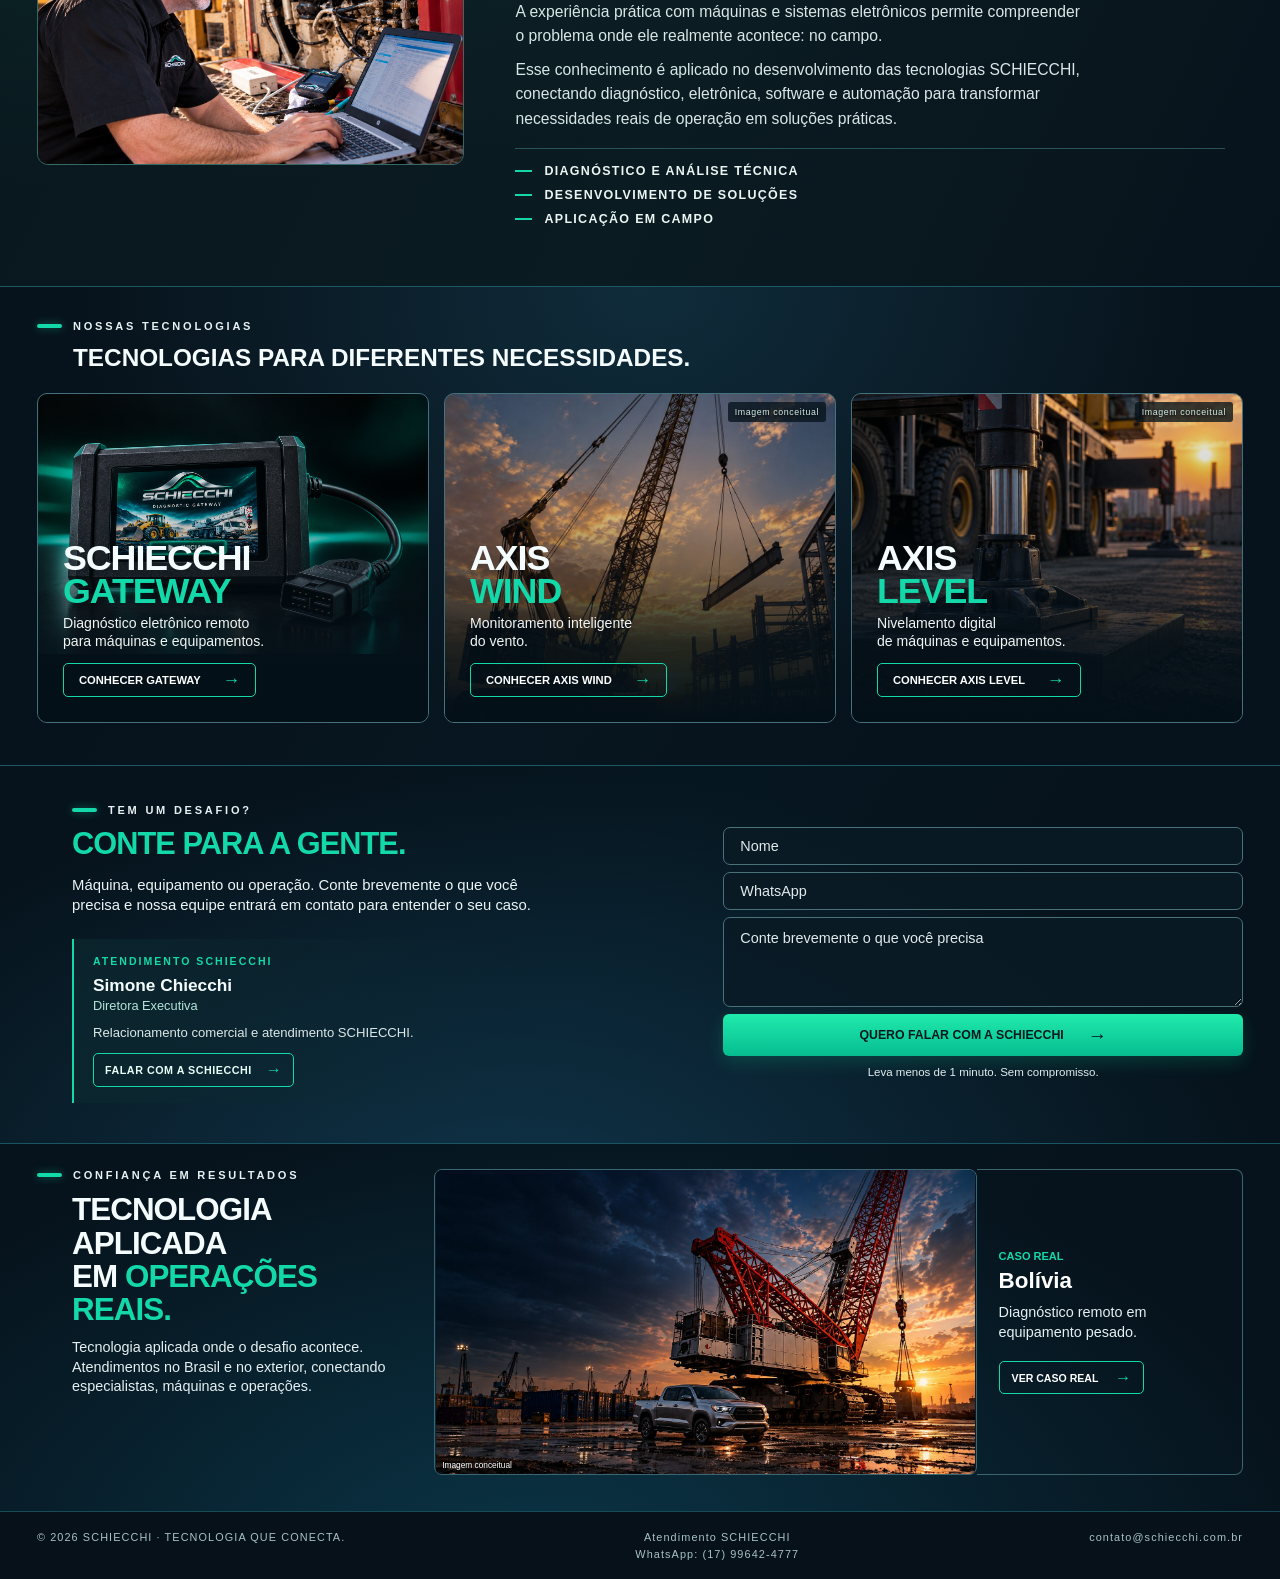
==== commit c0d7cff1: "Publish AXIS WIND and approved site updates" ====
--- a/index.html
+++ b/index.html
@@ -6,9 +6,9 @@
   <meta name="theme-color" content="#07131c">
   <meta name="description" content="SCHIECCHI — tecnologia que conecta máquinas, dados e pessoas. Eletrônica, software, IoT, automação e inteligência artificial para máquinas e equipamentos.">
   <title>SCHIECCHI — Tecnologia que conecta</title>
-  <link rel="preload" href="assets/hero/home-hero-clean.png" as="image">
-  <link rel="stylesheet" href="styles.css">
-  <script src="script.js" defer></script>
+  <link rel="preload" href="public/assets/hero/home-hero-clean.png" as="image">
+  <link rel="stylesheet" href="styles.css?v=20261102">
+  <script src="script.js?v=20261102" defer></script>
 </head>
 <body>
   <a class="skip-link" href="#conteudo">Ir para o conteúdo</a>
@@ -25,7 +25,7 @@
         <a href="#sobre">Sobre nós</a>
         <a href="#contato">Contato</a>
       </nav>
-      <a class="header-cta" href="#contato">Falar com um especialista <span aria-hidden="true">→</span></a>
+      <a class="header-cta" href="https://wa.me/5517996424777?text=Ol%C3%A1%2C%20entrei%20em%20contato%20pelo%20site%20da%20SCHIECCHI%20e%20gostaria%20de%20mais%20informa%C3%A7%C3%B5es." target="_blank" rel="noopener noreferrer">Fale com a SCHIECCHI <span aria-hidden="true">→</span></a>
     </div>
   </header>
 
@@ -48,10 +48,10 @@
         <g fill="#cffffb"><circle cx="125" cy="49" r="2"/><circle cx="283" cy="45" r="2"/><circle cx="479" cy="91" r="2.3"/><circle cx="630" cy="116" r="2.2"/><circle cx="882" cy="139" r="2"/></g>
       </svg>
       <div class="shell hero-content">
-        <p class="hero-eyebrow">Eletrônica | Software | IoT | Automação | Inteligência Artificial</p>
-        <h1 id="hero-title">TECNOLOGIA<br>QUE <em>CONECTA.</em></h1>
-        <p class="hero-copy">Uma ponte entre máquinas,<br>dados e pessoas.</p>
-        <a class="solid-button" href="#sobre">Conheça a SCHIECCHI <span aria-hidden="true">→</span></a>
+        <p class="hero-eyebrow">SOLUÇÕES EM TECNOLOGIA PARA MÁQUINAS E EQUIPAMENTOS</p>
+        <h1 id="hero-title">TECNOLOGIA QUE<br><em>TRABALHA COM VOCÊ.</em></h1>
+        <p class="hero-copy">Simplificar. Diagnosticar. Agilizar.</p>
+        <a class="solid-button" href="#sobre">CONHEÇA A SCHIECCHI <span aria-hidden="true">→</span></a>
       </div>
     </section>
 
@@ -83,7 +83,7 @@
     <section class="experience-section" id="experiencia" aria-labelledby="experience-title">
       <div class="shell experience-layout">
         <figure class="experience-photo">
-          <img src="public/assets/sobre/neilson-chiecchi-schiecchi.png" alt="Neilson Chiecchi trabalhando junto a uma máquina com equipamentos de diagnóstico" width="1536" height="1024" loading="lazy">
+          <img src="public/assets/sobre/neilson-chiecchi-schiecchi.png?v=111373b" alt="Neilson Chiecchi trabalhando junto a uma máquina com equipamentos de diagnóstico" width="1536" height="1024" loading="lazy">
         </figure>
         <div class="experience-copy">
           <p class="section-kicker"><span></span>SOBRE NÓS</p>
@@ -109,10 +109,10 @@
         <h2 id="technologies-title">TECNOLOGIAS PARA DIFERENTES NECESSIDADES.</h2>
         <div class="technology-grid">
           <article class="technology-card gateway-card">
-            <div class="card-content"><h3>SCHIECCHI<br><em>GATEWAY</em></h3><p>Diagnóstico eletrônico remoto<br>para máquinas e equipamentos.</p><a href="#contato" data-interest="SCHIECCHI GATEWAY" data-future-path="/gateway/">Conhecer Gateway <span aria-hidden="true">→</span></a></div>
+            <div class="card-content"><h3>SCHIECCHI<br><em>GATEWAY</em></h3><p>Diagnóstico eletrônico remoto<br>para máquinas e equipamentos.</p><a href="gateway/" data-interest="SCHIECCHI GATEWAY">Conhecer Gateway <span aria-hidden="true">→</span></a></div>
           </article>
           <article class="technology-card wind-card">
-            <div class="card-content"><h3>AXIS<br><em>WIND</em></h3><p>Monitoramento inteligente<br>do vento.</p><a href="#contato" data-interest="AXIS WIND" data-future-path="/axis-wind/">Conhecer AXIS WIND <span aria-hidden="true">→</span></a></div>
+            <div class="card-content"><h3>AXIS<br><em>WIND</em></h3><p>Monitoramento inteligente<br>do vento.</p><a href="axis-wind/" data-interest="AXIS WIND">Conhecer AXIS WIND <span aria-hidden="true">→</span></a></div>
             <span class="concept-label">Imagem conceitual</span>
           </article>
           <article class="technology-card level-card">
@@ -125,10 +125,17 @@
 
     <section class="contact-section" id="contato" aria-labelledby="contact-title">
       <div class="shell contact-grid">
-        <div>
+        <div class="contact-intro">
           <p class="section-kicker"><span></span>TEM UM DESAFIO?</p>
           <h2 id="contact-title"><em>CONTE PARA A GENTE.</em></h2>
           <p>Máquina, equipamento ou operação. Conte brevemente o que você precisa e nossa equipe entrará em contato para entender o seu caso.</p>
+          <div class="contact-identity" aria-label="Atendimento SCHIECCHI">
+            <p class="contact-identity-label">ATENDIMENTO SCHIECCHI</p>
+            <h3>Simone Chiecchi</h3>
+            <p class="contact-identity-role">Diretora Executiva</p>
+            <p class="contact-identity-detail">Relacionamento comercial e atendimento SCHIECCHI.</p>
+            <a href="https://wa.me/5517996424777?text=Ol%C3%A1%2C%20entrei%20em%20contato%20pelo%20site%20da%20SCHIECCHI%20e%20gostaria%20de%20mais%20informa%C3%A7%C3%B5es." target="_blank" rel="noopener noreferrer">FALAR COM A SCHIECCHI <span aria-hidden="true">→</span></a>
+          </div>
         </div>
         <form id="lead-form" class="contact-form">
           <label for="lead-name">Nome</label><input id="lead-name" name="nome" autocomplete="name" placeholder="Nome" maxlength="120" required>
@@ -143,13 +150,14 @@
 
     <section class="cases-teaser" id="casos-reais" aria-labelledby="cases-title">
       <div class="shell cases-grid">
-        <div class="cases-copy"><p class="section-kicker"><span></span>CONFIANÇA EM RESULTADOS</p><h2 id="cases-title">TECNOLOGIA APLICADA<br>EM <em>OPERAÇÕES REAIS.</em></h2><p>Atendemos no Brasil e no exterior, com soluções práticas para diferentes equipamentos e segmentos.</p></div>
-        <div class="cases-media"><img src="assets/home-hero.jpg" alt="Imagem conceitual de grua industrial em um canteiro ao pôr do sol" loading="lazy"><span>Imagem conceitual</span></div>
-        <div class="cases-action"><p class="case-label">CASOS REAIS</p><p>Atendimentos no Brasil<br>e no exterior, com resultados<br>na prática.</p><button type="button" id="cases-button" data-future-path="/casos-reais/">Ver casos reais <span aria-hidden="true">→</span></button></div>
+        <div class="cases-copy"><p class="section-kicker"><span></span>CONFIANÇA EM RESULTADOS</p><h2 id="cases-title">TECNOLOGIA APLICADA<br>EM <em>OPERAÇÕES REAIS.</em></h2><p>Tecnologia aplicada onde o desafio acontece. Atendimentos no Brasil e no exterior, conectando especialistas, máquinas e operações.</p></div>
+        <div class="cases-media"><img src="public/assets/casos-reais/home-hero.jpg" alt="Imagem conceitual de grua industrial em um canteiro ao pôr do sol" loading="lazy"><span>Imagem conceitual</span></div>
+        <div class="cases-action"><p class="case-label">CASO REAL</p><h3>Bolívia</h3><p>Diagnóstico remoto em equipamento pesado.</p><button type="button" id="cases-button" data-future-path="/casos-reais/">Ver caso real <span aria-hidden="true">→</span></button></div>
       </div>
     </section>
   </main>
-  <footer class="site-footer"><div class="shell footer-inner"><span>© 2026 SCHIECCHI · TECNOLOGIA QUE CONECTA.</span><a href="mailto:contato@schiecchi.com.br">contato@schiecchi.com.br</a></div></footer>
+  <footer class="site-footer"><div class="shell footer-inner"><span>© 2026 SCHIECCHI · TECNOLOGIA QUE CONECTA.</span><div class="footer-contact"><span>Atendimento SCHIECCHI</span><a href="https://wa.me/5517996424777?text=Ol%C3%A1%2C%20entrei%20em%20contato%20pelo%20site%20da%20SCHIECCHI%20e%20gostaria%20de%20mais%20informa%C3%A7%C3%B5es." target="_blank" rel="noopener noreferrer">WhatsApp: (17) 99642-4777</a></div><a href="mailto:contato@schiecchi.com.br">contato@schiecchi.com.br</a></div></footer>
+  <a class="whatsapp-float" href="https://wa.me/5517996424777?text=Ol%C3%A1%2C%20entrei%20em%20contato%20pelo%20site%20da%20SCHIECCHI%20e%20gostaria%20de%20mais%20informa%C3%A7%C3%B5es." target="_blank" rel="noopener noreferrer" aria-label="Fale com a SCHIECCHI pelo WhatsApp"><svg viewBox="0 0 32 32" aria-hidden="true" focusable="false"><path d="M16 3a13 13 0 0 0-11.3 19.4L3 29l6.8-1.7A13 13 0 1 0 16 3Z" fill="none" stroke="currentColor" stroke-width="2" stroke-linejoin="round"/><path d="M11 10.5c-.6 0-1.2.6-1.5 1.4-.8 2.2.8 5.1 3.3 7.5 2.5 2.5 5.5 4 7.6 3.2.8-.3 1.4-1 1.4-1.6l-3.3-1.5c-.4-.2-.7-.1-1 .3l-1 1.2c-1.7-.7-3.6-2.5-4.3-4.3l1.1-1c.4-.3.5-.7.3-1.1L12 10.8c-.2-.2-.5-.3-1-.3Z" fill="currentColor"/></svg></a>
   <dialog id="upcoming-dialog"><button class="dialog-close" type="button" aria-label="Fechar">×</button><p class="section-kicker"><span></span>CASOS REAIS</p><h2>Página em preparação</h2><p>Em breve você poderá consultar os atendimentos selecionados da SCHIECCHI. Para falar sobre uma necessidade agora, entre em contato com um especialista.</p><a class="solid-button" href="#contato">Falar com um especialista <span aria-hidden="true">→</span></a></dialog>
 </body>
 </html>
--- a/styles.css
+++ b/styles.css
@@ -26,16 +26,16 @@
 .section-kicker{display:flex;align-items:center;gap:11px;margin:0 0 12px;color:#e7f1f2;text-transform:uppercase;font-size:.69rem;font-weight:800;letter-spacing:.25em}
 .section-kicker span{display:block;flex:none;width:25px;height:4px;border-radius:2px;background:var(--teal);box-shadow:0 0 8px #13d9aa70}
 
-.hero{height:clamp(445px,43.5vw,590px);position:relative;overflow:hidden;background:#0b2030 url("assets/hero/home-hero-clean.png") center/cover no-repeat}
+.hero{height:clamp(445px,43.5vw,590px);position:relative;overflow:hidden;background:#0b2030 url("public/assets/hero/home-hero-clean.png") center/cover no-repeat}
 .hero-tech{position:absolute;inset:0;z-index:1;width:100%;height:100%;pointer-events:none}
 .hero-content{position:relative;z-index:2;height:100%;display:flex;flex-direction:column;align-items:flex-start;justify-content:flex-start;padding-top:133px;padding-left:7px}
 .hero-eyebrow{margin:0 0 17px;color:#5df2d8;text-transform:uppercase;font-size:.76rem;font-weight:800;letter-spacing:.15em;white-space:nowrap}
-.hero h1{margin:0;color:white;font-family:"Arial Black",Arial,sans-serif;font-size:clamp(3.25rem,5vw,5.5rem);font-weight:900;line-height:.94;letter-spacing:-.045em;text-shadow:0 3px 15px #0008}
+.hero h1{margin:0;color:white;font-family:"Arial Black",Arial,sans-serif;font-size:clamp(2.85rem,4.35vw,4.65rem);font-weight:900;line-height:.94;letter-spacing:-.045em;text-shadow:0 3px 15px #0008}
 .hero-copy{margin:9px 0 20px;color:#f0f6f5;font-family:Arial,sans-serif;font-size:clamp(1.45rem,2.15vw,2.15rem);line-height:1.13;text-shadow:0 2px 9px #000}
 .hero .solid-button{min-width:230px}
 
 .about-band{position:relative;isolation:isolate;overflow:hidden;padding:58px 0 32px;border-block:1px solid #1d5e68;background:radial-gradient(ellipse at 84% 9%,#15433c88,transparent 38%),radial-gradient(ellipse at 70% 78%,#0d382f55,transparent 50%),linear-gradient(110deg,#061115 8%,#0b1d22 55%,#061318 100%)}
-.about-band:before{content:"";position:absolute;z-index:-1;top:0;right:0;width:61%;height:72%;background:url("assets/axis-wind-card.jpg") center 42%/cover;opacity:.62;mask-image:linear-gradient(90deg,transparent,#000 34%),linear-gradient(0deg,transparent,#000 35%);mask-composite:intersect;pointer-events:none}
+.about-band:before{content:"";position:absolute;z-index:-1;top:0;right:0;width:61%;height:72%;background:url("public/assets/produtos/axis-wind/axis-wind-card.jpg") center 42%/cover;opacity:.62;mask-image:linear-gradient(90deg,transparent,#000 34%),linear-gradient(0deg,transparent,#000 35%);mask-composite:intersect;pointer-events:none}
 .about-band:after{content:"";position:absolute;z-index:-1;right:-14%;top:-42%;width:75%;aspect-ratio:1;border:1px solid #31dab42b;border-radius:50%;box-shadow:0 0 0 105px #10b69608,0 0 0 210px #10b69605;pointer-events:none}
 .about-layout{position:relative}
 .about-copy{max-width:825px;margin-bottom:39px}
@@ -85,8 +85,8 @@
 .technology-card:hover{transform:translateY(-4px);border-color:#17dcb1;box-shadow:0 12px 30px #00d6ae22}
 .technology-card:before{content:"";position:absolute;inset:0;background:linear-gradient(0deg,#041018 0%,#041018dc 24%,#04101830 62%,#04101810)}
 .gateway-card{background-color:#06131c;background-image:url("public/assets/produtos/gateway/gateway-home.png");background-repeat:no-repeat;background-position:center top;background-size:contain}
-.wind-card{background-image:url("assets/axis-wind-card.jpg");background-position:center 45%}
-.level-card{background-image:url("assets/axis-level-card.jpg");background-position:center 52%}
+.wind-card{background-image:url("public/assets/produtos/axis-wind/axis-wind-card.jpg");background-position:center 45%}
+.level-card{background-image:url("public/assets/produtos/axis-level/axis-level-card.jpg");background-position:center 52%}
 .card-content{position:relative;z-index:1;padding:25px;width:100%}
 .technology-card h3{margin:0 0 6px;font-size:clamp(1.9rem,2.8vw,3rem);line-height:.91;letter-spacing:-.03em}
 .technology-card p{margin:0 0 12px;color:#f1f5f4;font-family:Arial,sans-serif;font-size:.88rem;line-height:1.32}
@@ -100,8 +100,16 @@
 .contact-grid{position:relative;display:grid;grid-template-columns:1fr .85fr;gap:75px;align-items:center}
 .contact-grid>div:first-child{padding-left:35px}
 .contact-section h2{margin:0 0 14px;font-size:clamp(1.7rem,2.4vw,2.8rem);line-height:1.07;letter-spacing:-.03em}
-.contact-section>div>div>p:last-child{margin:0;color:#edf5f5;font-family:Arial,sans-serif;font-size:.93rem;line-height:1.4}
-.contact-grid>div:first-child>p:last-child{max-width:470px}
+.contact-intro>p:not(.section-kicker){max-width:470px;margin:0;color:#edf5f5;font-family:Arial,sans-serif;font-size:.93rem;line-height:1.4}
+.contact-identity{max-width:430px;margin-top:23px;padding:16px 19px;border-left:2px solid var(--teal);background:linear-gradient(90deg,#0c2930aa,#0b1c2500)}
+.contact-identity .contact-identity-label{margin:0 0 8px;color:var(--teal);font-size:.66rem;font-weight:900;letter-spacing:.19em}
+.contact-identity h3{margin:0 0 2px;color:#f5fcfd;font-size:1.08rem;line-height:1.2}
+.contact-identity .contact-identity-role{margin:0;color:#b4e5da;font-family:Arial,sans-serif;font-size:.8rem;line-height:1.3}
+.contact-identity .contact-identity-detail{margin:9px 0 12px;color:#dce9e8;font-family:Arial,sans-serif;font-size:.82rem;line-height:1.35}
+.contact-identity a{display:inline-flex;align-items:center;gap:14px;min-height:34px;padding:7px 11px;border:1px solid var(--teal);border-radius:5px;color:#e8fff8;font-size:.67rem;font-weight:900;letter-spacing:.05em;white-space:nowrap}
+.contact-identity a:hover,.contact-identity a:focus-visible{background:var(--teal);color:#06131c}
+.contact-identity a span{color:var(--teal);font-size:1rem;line-height:1}
+.contact-identity a:hover span,.contact-identity a:focus-visible span{color:#06131c}
 .contact-form{display:grid;gap:7px}
 .contact-form label{position:absolute;width:1px;height:1px;overflow:hidden;clip:rect(0,0,0,0)}
 .contact-form input,.contact-form textarea{width:100%;padding:0 16px;border:1px solid #48717a;border-radius:7px;background:#0a1b25d9;color:white;outline:none;font: .9rem Arial,sans-serif}
@@ -116,23 +124,29 @@
 .form-status[hidden]{display:none}
 
 .cases-teaser{position:relative;padding:25px 0 36px;background:radial-gradient(ellipse at 42% 120%,#0b3446,#06131c 75%)}
-.cases-grid{position:relative;display:grid;grid-template-columns:1fr .77fr .55fr;align-items:center;gap:0}
+.cases-grid{position:relative;display:grid;grid-template-columns:.82fr 1.12fr .55fr;align-items:stretch;gap:0}
 .cases-copy{padding-right:25px}
 .cases-copy h2{margin:0 0 12px 35px;font-size:clamp(1.65rem,2.45vw,2.8rem);line-height:1.06;letter-spacing:-.03em}
 .cases-copy>p:last-child{margin:0 0 0 35px;color:#e6f0f1;font-family:Arial,sans-serif;font-size:.9rem;line-height:1.35}
-.cases-media{position:relative;height:156px;overflow:hidden;border:1px solid #3b6570;border-radius:8px}
-.cases-media img{display:block;width:100%;height:100%;object-fit:cover;object-position:60% center}
+.cases-media{position:relative;aspect-ratio:1672/941;overflow:hidden;border:1px solid #3b6570;border-radius:8px}
+.cases-media img{position:absolute;inset:0;display:block;width:100%;height:100%;object-fit:contain}
 .cases-media span{position:absolute;bottom:4px;left:7px;color:#fff;font-size:.52rem;text-shadow:0 1px 3px #000}
-.cases-action{height:156px;padding:14px 17px;border:1px solid #3b6570;border-left:0;border-radius:0 8px 8px 0}
+.cases-action{display:flex;flex-direction:column;justify-content:center;padding:20px 22px;border:1px solid #3b6570;border-left:0;border-radius:0 8px 8px 0}
 .case-label{margin:0 0 7px;color:var(--teal);font-size:.69rem;font-weight:800}
-.cases-action>p:nth-child(2){margin:0 0 12px;color:#e5f0f1;font-family:Arial,sans-serif;font-size:.83rem;line-height:1.3}
-.cases-action button{display:inline-flex;justify-content:space-between;gap:17px;align-items:center;min-height:33px;padding:6px 12px;border:1px solid var(--teal);border-radius:5px;background:transparent;color:#fff;text-transform:uppercase;font-size:.66rem;font-weight:800}
+.cases-action h3{margin:0 0 9px;color:#fff;font-size:1.4rem;line-height:1.1}
+.cases-action>p:nth-child(3){margin:0 0 19px;color:#e5f0f1;font-family:Arial,sans-serif;font-size:.9rem;line-height:1.4}
+.cases-action button{display:inline-flex;justify-content:space-between;gap:17px;align-items:center;align-self:flex-start;min-height:33px;padding:6px 12px;border:1px solid var(--teal);border-radius:5px;background:transparent;color:#fff;text-transform:uppercase;font-size:.66rem;font-weight:800}
 .cases-action button:hover{background:var(--teal);color:#06131c}
 .cases-action button span{color:var(--teal);font-size:1rem}
 .cases-action button:hover span{color:#06131c}
 .site-footer{background:#061119;border-top:1px solid #174c56}
 .footer-inner{display:flex;justify-content:space-between;gap:20px;padding-block:19px;color:#a8c2c5;font-size:.68rem;letter-spacing:.1em}
 .footer-inner a:hover{color:var(--teal)}
+.footer-contact{display:flex;flex-direction:column;gap:5px;text-align:center}
+.whatsapp-float{position:fixed;right:22px;bottom:22px;z-index:20;display:grid;place-items:center;width:46px;height:46px;border:1px solid #1bbf93;border-radius:50%;background:#0b6e57;color:#fff;box-shadow:0 4px 14px #0007;transition:opacity .2s,transform .2s,background .2s}
+.whatsapp-float:hover,.whatsapp-float:focus-visible{background:#0a9470;transform:translateY(-2px)}
+.whatsapp-float svg{width:25px;height:25px}
+.whatsapp-float.is-hidden{opacity:0;pointer-events:none}
 dialog{max-width:min(90vw,450px);padding:28px;border:1px solid #3f7377;border-radius:10px;background:#091b24;color:white;box-shadow:0 20px 60px #0008}
 dialog::backdrop{background:#02080bba}
 dialog h2{margin:0 0 10px;font-size:1.8rem}
@@ -142,32 +156,35 @@
 @media(max-width:1120px){
   .shell{width:min(100% - 55px,1450px)}
   .site-nav{gap:33px;margin-left:35px}.site-nav a{font-size:.69rem}.brand{width:223px}.header-cta{font-size:.66rem;padding-inline:16px}
-  .hero{height:445px;background-size:cover;background-position:center}.hero-eyebrow{font-size:.68rem}.hero h1{font-size:3.25rem}.hero-content{padding-left:16px}
+  .hero{height:445px;background-size:cover;background-position:center}.hero-eyebrow{font-size:.68rem}.hero h1{font-size:2.85rem}.hero-content{padding-left:16px}
   .about-copy h2{font-size:clamp(2.7rem,4.5vw,4.5rem)}.about-card-grid{gap:10px}.about-card{min-height:215px;padding:14px}.about-card h3{font-size:.86rem}.about-card p{font-size:.75rem}
   .technology-card{min-height:322px}.card-content{padding:18px}.technology-card h3{font-size:2.25rem}.technology-card a{font-size:.63rem;min-width:170px}
-  .contact-grid{gap:35px}.cases-grid{grid-template-columns:.95fr .78fr .58fr}
+  .contact-grid{gap:35px}.cases-grid{grid-template-columns:.85fr 1.05fr .6fr}
 }
 @media(max-width:850px){
   .site-header{height:75px}.brand{width:165px}.menu-toggle{display:block;margin-left:auto}.header-cta{display:none}
   .site-nav{display:none;position:absolute;top:75px;left:0;right:0;padding:15px 26px 22px;background:#06151deF;border-bottom:1px solid #2c6d6f;flex-direction:column;align-items:stretch;gap:0}
   .site-nav.open{display:flex}.site-nav a{padding:10px 0;font-size:.8rem}
-  .hero{height:540px;background-size:cover;background-position:center}.hero h1{font-size:clamp(3.3rem,7vw,4.5rem)}.hero-eyebrow{white-space:normal;max-width:450px;line-height:1.5}
+  .hero{height:540px;background-size:cover;background-position:center}.hero h1{font-size:clamp(2.85rem,5.9vw,3.5rem)}.hero-eyebrow{white-space:normal;max-width:450px;line-height:1.5}
   .about-band{padding-top:44px}.about-copy{margin-bottom:28px}.about-card-grid{grid-template-columns:repeat(2,minmax(0,1fr))}.about-card{min-height:170px;padding:16px}.about-card:last-child{grid-column:1/-1}.about-card p{min-height:0}.about-actions{margin-top:34px}
   .experience-section{padding:54px 0}.experience-layout{grid-template-columns:1fr;gap:25px}.experience-photo{max-width:680px}.experience-copy{max-width:720px}
   .technology-grid{grid-template-columns:repeat(2,1fr);gap:12px}.technology-card{min-height:300px}.technology-card:last-child{grid-column:1/-1;min-height:280px;background-position:center 58%}.technology-card h3{font-size:clamp(1.8rem,3vw,2.3rem)}.technology-card p{font-size:.82rem}.technology-card a{min-width:0;gap:10px;padding-inline:12px}
-  .cases-grid{grid-template-columns:1fr 1fr}.cases-copy{grid-column:1/-1;padding:0 0 22px}.cases-copy h2,.cases-copy>p:last-child{margin-left:0}
+  .cases-grid{grid-template-columns:1.25fr .75fr}.cases-copy{grid-column:1/-1;padding:0 0 22px}.cases-copy h2,.cases-copy>p:last-child{margin-left:0}
 }
 @media(max-width:600px){
   .shell{width:min(100% - 34px,1450px)}
   .brand{width:135px}
-  .hero{height:640px;background-position:61% center}
-  .hero-content{justify-content:flex-end;padding-top:90px;padding-bottom:68px}.hero-eyebrow{margin-bottom:17px;font-size:.6rem;letter-spacing:.08em}
-  .hero h1{font-size:clamp(2.65rem,11vw,4.2rem)}.hero-copy{font-size:1.35rem}.hero .solid-button{width:100%}
+  .hero{height:auto;min-height:0;background-color:#07131c;background-size:auto 390px;background-position:60% top;background-repeat:no-repeat}
+  .hero:before{content:"";position:absolute;top:0;left:0;right:0;height:390px;background:linear-gradient(180deg,transparent 73%,#07131c 100%);pointer-events:none}
+  .hero-tech{height:390px}
+  .hero-content{height:auto;justify-content:flex-start;padding-top:390px;padding-bottom:48px}.hero-eyebrow{margin-bottom:17px;font-size:.6rem;letter-spacing:.08em}
+  .hero h1{font-size:clamp(2.1rem,8.2vw,3.1rem)}.hero-copy{font-size:1.35rem}.hero .solid-button{width:100%}
   .about-band{padding:38px 0 30px}.about-band:before{width:100%;height:380px;opacity:.2}.about-band:after{right:-85%;top:-10%;width:130%}.about-copy h2{font-size:clamp(2.05rem,9vw,3.1rem);line-height:1.02}.about-copy>p:not(.section-kicker){font-size:.88rem;line-height:1.5}.about-card-grid{grid-template-columns:1fr;gap:10px}.about-card,.about-card:last-child{grid-column:auto;min-height:126px;padding:15px 17px 13px 77px}.about-card svg{position:absolute;top:22px;left:18px;width:38px;height:38px}.about-card h3{margin:0 0 6px;font-size:.95rem}.about-card p{font-size:.82rem}.about-actions{gap:3px;margin:29px 0 21px}.about-actions:before{top:23px}.about-action-icon{width:48px;height:48px}.about-action-icon svg{width:25px;height:25px}.about-action strong{font-size:clamp(.58rem,2.55vw,.78rem)}.about-signature{gap:10px;font-size:.62rem;letter-spacing:.16em}.about-signature:before,.about-signature:after{width:20px;flex:none}
   .experience-section{padding:45px 0 50px}.experience-layout{gap:23px}.experience-photo img{aspect-ratio:3/2}.experience-copy h2{margin-bottom:19px;font-size:clamp(1.9rem,7.6vw,2.65rem)}.experience-copy>p:not(.section-kicker){font-size:.95rem;line-height:1.55}.experience-person{margin-bottom:17px}.experience-points{margin-top:18px}.experience-points li{font-size:.7rem}
   .technologies{padding:33px 0}.technologies h2{margin-left:0;font-size:1.45rem}.technology-grid{grid-template-columns:1fr;gap:15px}.technology-card,.technology-card:last-child{grid-column:auto;min-height:365px}.technology-card h3{font-size:2.7rem}.technology-card p{font-size:.92rem}.technology-card a{width:auto;min-width:200px;font-size:.7rem}
-  .contact-grid{grid-template-columns:1fr;gap:24px}.contact-grid>div:first-child{padding-left:0}.contact-section h2{font-size:2rem}.contact-section>div>div>p:last-child{font-size:.87rem}.contact-form input{height:46px}.contact-form textarea{min-height:108px}.contact-form .solid-button{height:48px}
-  .cases-grid{grid-template-columns:1fr}.cases-copy{padding-bottom:25px}.cases-copy h2{font-size:2rem}.cases-media{height:200px}.cases-action{height:auto;min-height:150px;border:1px solid #3b6570;border-top:0;border-radius:0 0 8px 8px}.cases-action>p:nth-child(2){font-size:.9rem}
-  .footer-inner{display:block;text-align:center}.footer-inner a{display:block;margin-top:10px}
+  .contact-grid{grid-template-columns:1fr;gap:24px}.contact-grid>div:first-child{padding-left:0}.contact-section h2{font-size:2rem}.contact-intro>p:not(.section-kicker){font-size:.87rem}.contact-identity{margin-top:20px;padding:15px 17px}.contact-form input{height:46px}.contact-form textarea{min-height:108px}.contact-form .solid-button{height:48px}
+  .cases-grid{grid-template-columns:1fr}.cases-copy{padding-bottom:25px}.cases-copy h2{font-size:2rem}.cases-action{min-height:170px;border:1px solid #3b6570;border-top:0;border-radius:0 0 8px 8px}.cases-action>p:nth-child(3){font-size:.9rem}
+  .footer-inner{display:block;text-align:center}.footer-inner a{display:block;margin-top:10px}.footer-contact{margin-top:14px}
+  .whatsapp-float{right:16px;bottom:calc(16px + env(safe-area-inset-bottom));width:52px;height:52px}.whatsapp-float svg{width:28px;height:28px}
 }
 @media(prefers-reduced-motion:reduce){:root{scroll-behavior:auto}.header-cta,.solid-button,.technology-card{transition:none}}
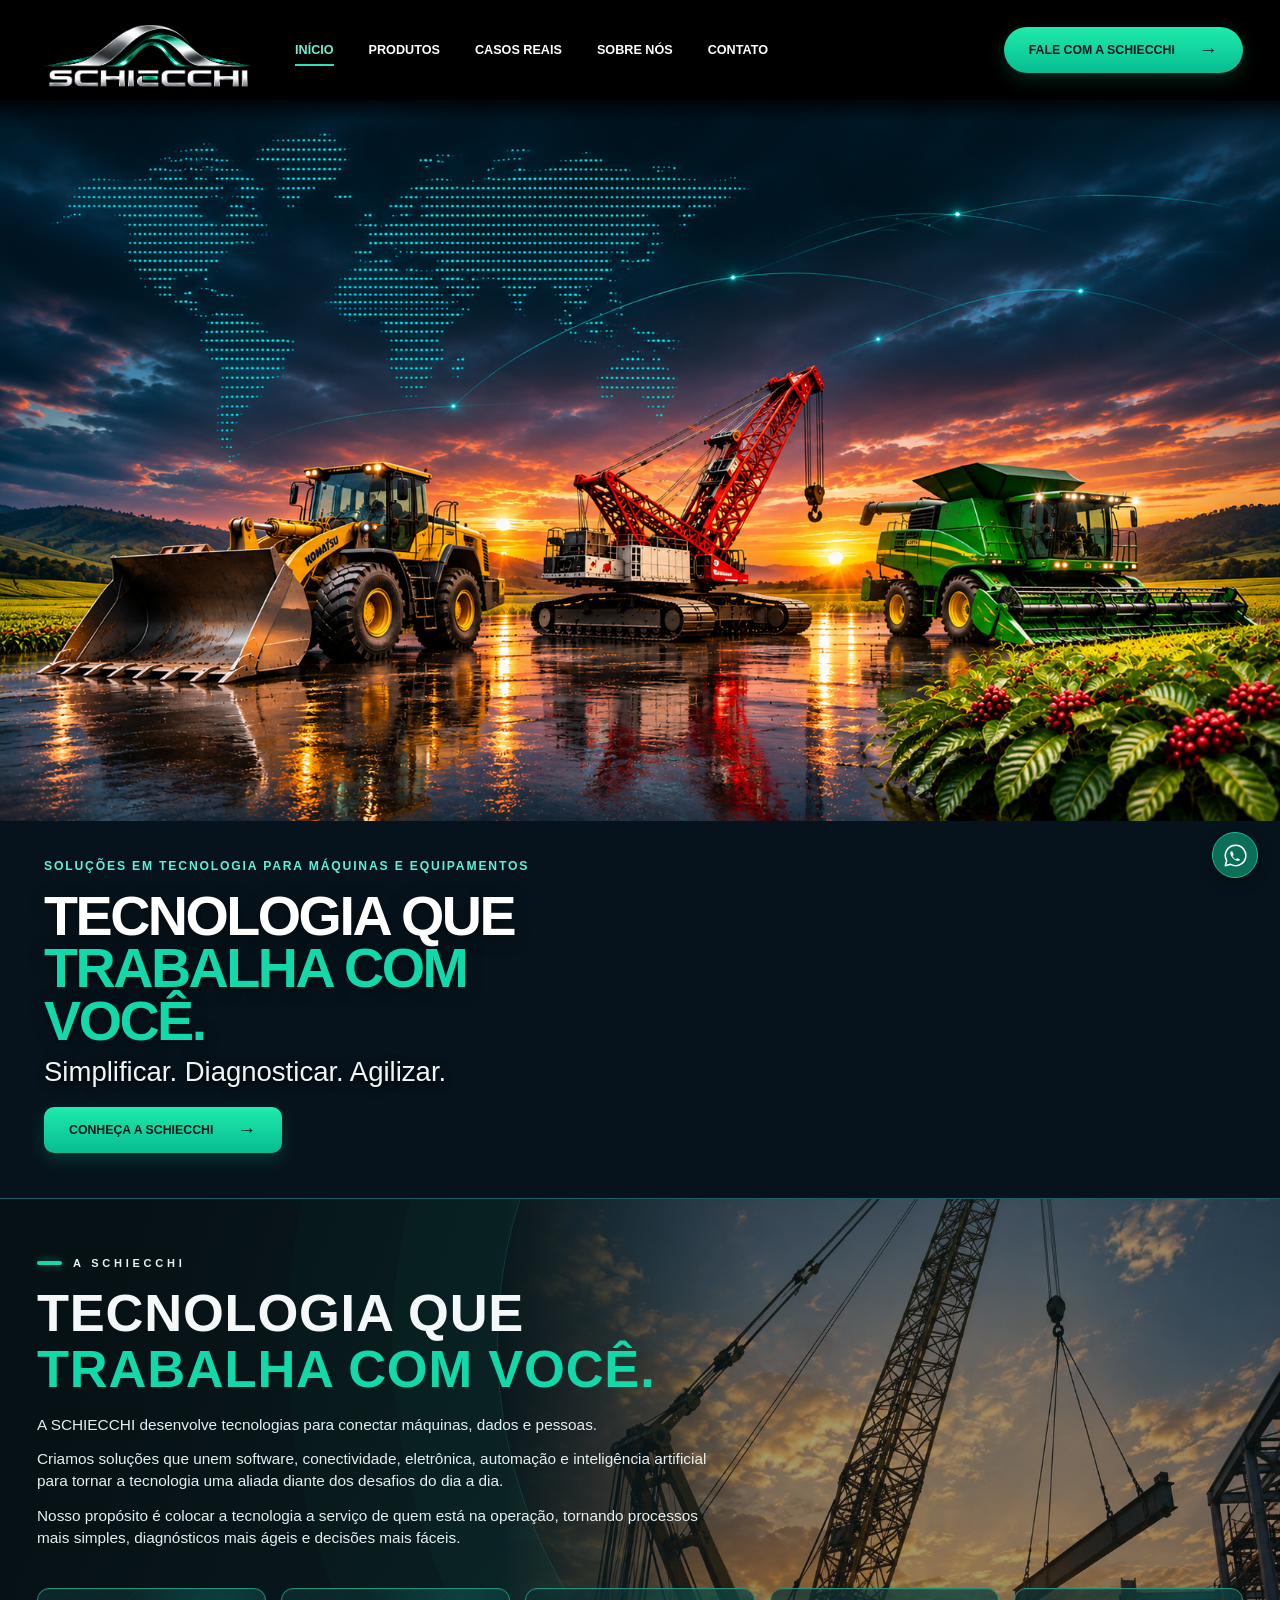
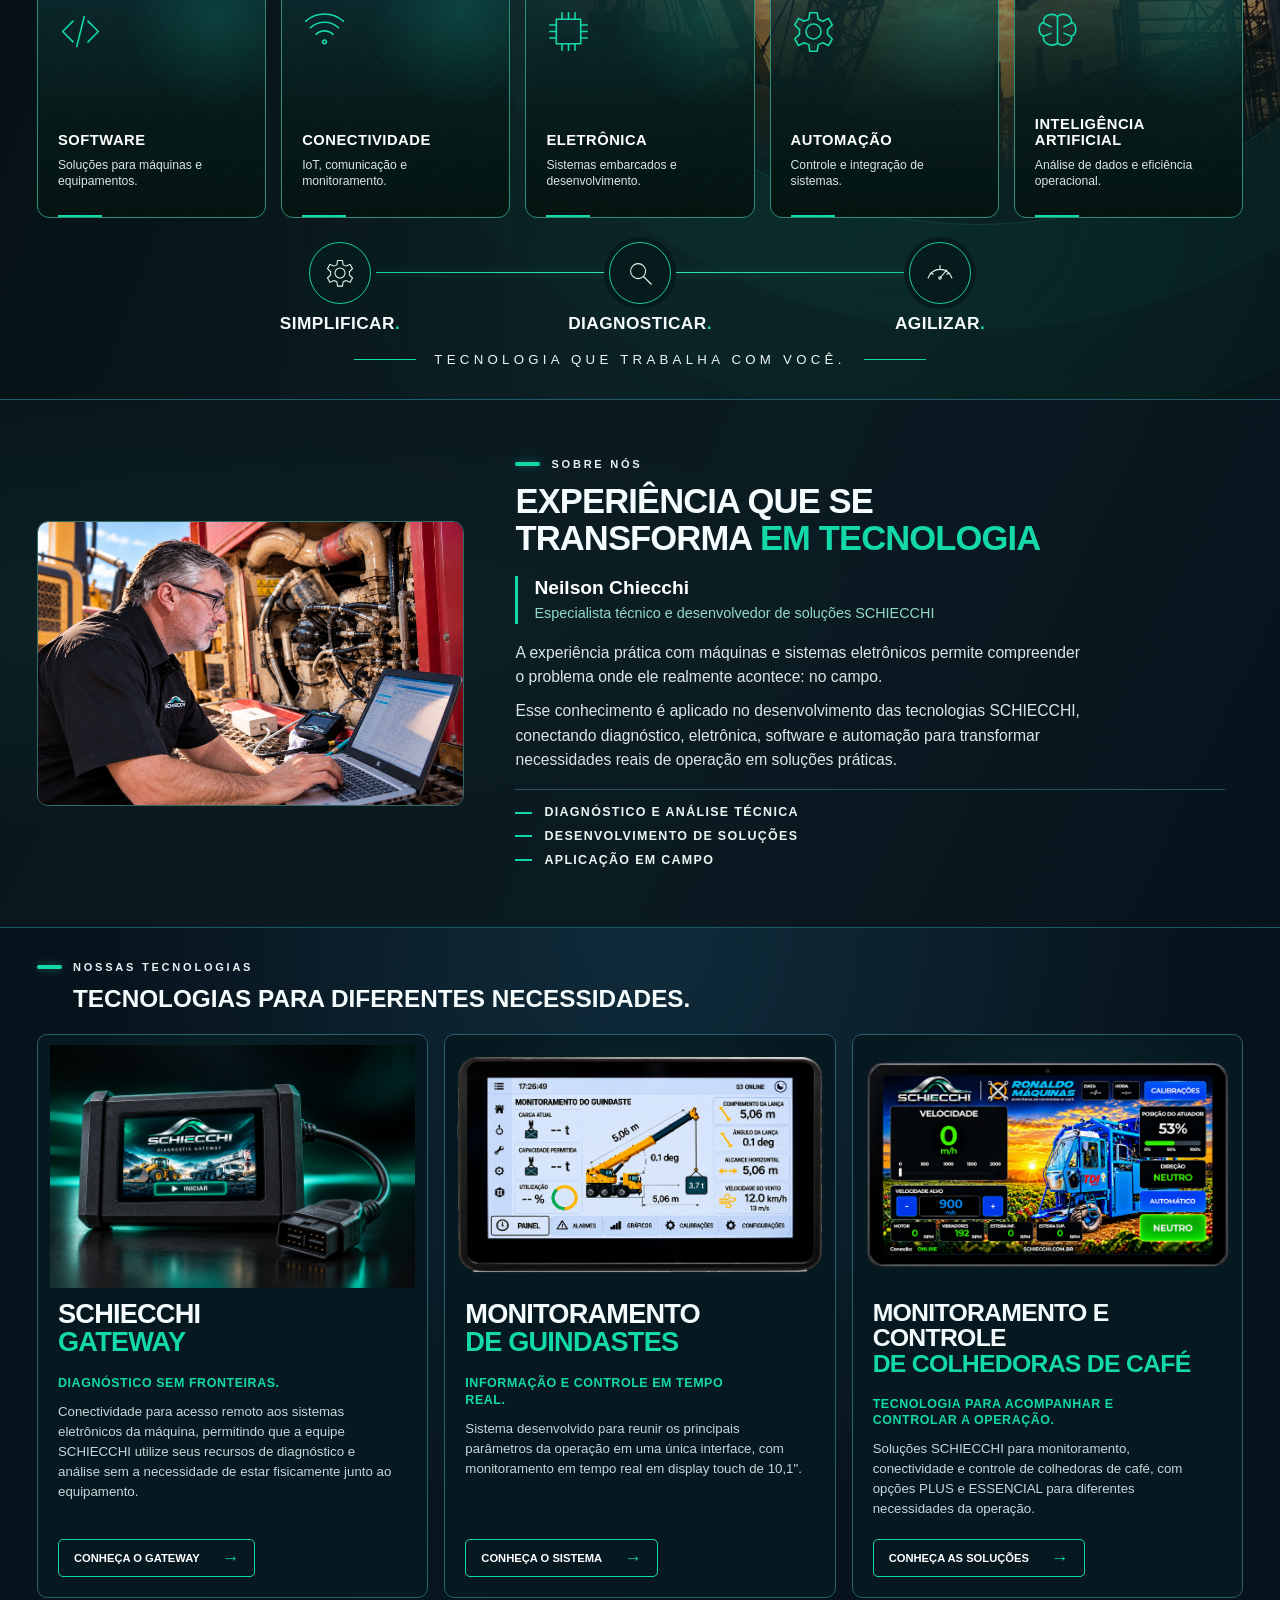
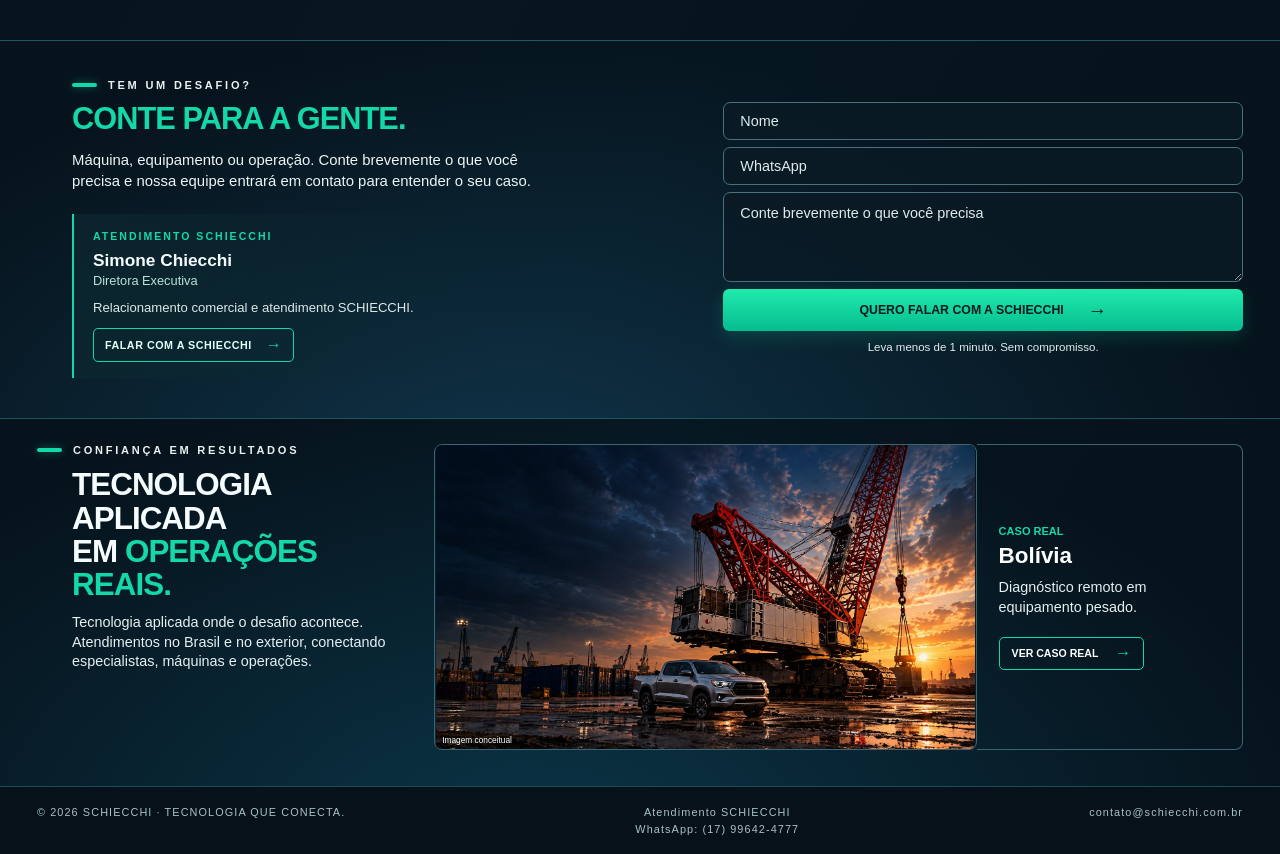
==== commit ac75915c: "Atualiza Home e linha de monitoramento de guindastes" ====
--- a/index.html
+++ b/index.html
@@ -6,8 +6,8 @@
   <meta name="theme-color" content="#07131c">
   <meta name="description" content="SCHIECCHI — tecnologia que conecta máquinas, dados e pessoas. Eletrônica, software, IoT, automação e inteligência artificial para máquinas e equipamentos.">
   <title>SCHIECCHI — Tecnologia que conecta</title>
-  <link rel="preload" href="public/assets/hero/home-hero-clean.png" as="image">
-  <link rel="stylesheet" href="styles.css?v=20261102">
+  <link rel="preload" href="public/assets/hero/home-hero-schiecchi-clean.png" as="image">
+  <link rel="stylesheet" href="styles.css?v=20261103-local">
   <script src="script.js?v=20261102" defer></script>
 </head>
 <body>
@@ -20,7 +20,7 @@
       <button class="menu-toggle" type="button" aria-label="Abrir menu" aria-expanded="false" aria-controls="site-nav"><span></span><span></span><span></span></button>
       <nav class="site-nav" id="site-nav" aria-label="Menu principal">
         <a class="active" href="#inicio">Início</a>
-        <a href="#tecnologias">Tecnologias</a>
+        <a href="#tecnologias">Produtos</a>
         <a href="#casos-reais">Casos reais</a>
         <a href="#sobre">Sobre nós</a>
         <a href="#contato">Contato</a>
@@ -30,26 +30,11 @@
   </header>
 
   <main id="conteudo">
-    <section class="hero" aria-labelledby="hero-title">
-      <svg class="hero-tech" viewBox="0 0 1024 445" preserveAspectRatio="none" aria-hidden="true">
-        <defs>
-          <pattern id="hero-map-dots" width="4" height="4" patternUnits="userSpaceOnUse"><circle cx="1" cy="1" r=".7" fill="#24bcf2"/></pattern>
-          <linearGradient id="hero-route" x1="0" y1="0" x2="1" y2="0"><stop stop-color="#0c9cba" stop-opacity="0"/><stop offset=".22" stop-color="#19d9df" stop-opacity=".8"/><stop offset=".73" stop-color="#36ffe7" stop-opacity=".7"/><stop offset="1" stop-color="#20e5d8" stop-opacity="0"/></linearGradient>
-          <radialGradient id="hero-node"><stop stop-color="#e5fffb"/><stop offset=".18" stop-color="#6dfff1" stop-opacity=".9"/><stop offset="1" stop-color="#0be7db" stop-opacity="0"/></radialGradient>
-          <clipPath id="hero-world">
-            <path d="M169 120l25-12 25 4 20-10 22 4 13 13-7 14-22 4-6 14-18 5-8 18-16-7-9-16-17-3-8-15zm58 61 17 2 13 15 17 8-2 20-12 13-2 24-13 17-8-18-4-19-13-15 4-23zm87-58 19-9 17 5 11-10 15 7-5 12-15 3-5 14-20-2-11 13-13-12zm17 42 22-11 19 5 13 16-6 22-17 13-6 26-16-15-2-20-15-15zm65-48 27-10 26 6 20-8 28 12 28-1 14 16-15 14-26 1-15 11-21-6-14 12-18-12-17 2-9-14zm85 63 18-6 14 12-8 13-18 2-11-11z"/>
-          </clipPath>
-        </defs>
-        <g clip-path="url(#hero-world)" opacity=".48"><rect x="155" y="95" width="410" height="195" fill="url(#hero-map-dots)"/></g>
-        <path d="M-30 75C145 20 335 28 479 91S724 120 882 139 1050 213 1080 295" fill="none" stroke="url(#hero-route)" stroke-width="1.2"/>
-        <path d="M316 292C411 188 484 94 630 116S841 180 1014 326" fill="none" stroke="url(#hero-route)" stroke-width="1.1" opacity=".9"/>
-        <path d="M-30 322C172 267 304 279 449 253" fill="none" stroke="#1cd7d7" stroke-width=".55" opacity=".24"/>
-        <g><circle cx="125" cy="49" r="18" fill="url(#hero-node)"/><circle cx="283" cy="45" r="16" fill="url(#hero-node)"/><circle cx="479" cy="91" r="20" fill="url(#hero-node)"/><circle cx="630" cy="116" r="20" fill="url(#hero-node)"/><circle cx="882" cy="139" r="16" fill="url(#hero-node)"/></g>
-        <g fill="#cffffb"><circle cx="125" cy="49" r="2"/><circle cx="283" cy="45" r="2"/><circle cx="479" cy="91" r="2.3"/><circle cx="630" cy="116" r="2.2"/><circle cx="882" cy="139" r="2"/></g>
-      </svg>
+    <section class="hero hero-image-test" aria-labelledby="hero-title">
+      <img class="hero-art" src="public/assets/hero/home-hero-schiecchi-clean.png" alt="Pá-carregadeira, guindaste sobre esteiras e colhedora de café sob um mapa-múndi tecnológico pontilhado." width="1671" height="941" fetchpriority="high">
       <div class="shell hero-content">
         <p class="hero-eyebrow">SOLUÇÕES EM TECNOLOGIA PARA MÁQUINAS E EQUIPAMENTOS</p>
-        <h1 id="hero-title">TECNOLOGIA QUE<br><em>TRABALHA COM VOCÊ.</em></h1>
+        <h1 id="hero-title">TECNOLOGIA QUE<br><em>TRABALHA COM<br>VOCÊ.</em></h1>
         <p class="hero-copy">Simplificar. Diagnosticar. Agilizar.</p>
         <a class="solid-button" href="#sobre">CONHEÇA A SCHIECCHI <span aria-hidden="true">→</span></a>
       </div>
@@ -107,17 +92,18 @@
       <div class="shell">
         <p class="section-kicker"><span></span>NOSSAS TECNOLOGIAS</p>
         <h2 id="technologies-title">TECNOLOGIAS PARA DIFERENTES NECESSIDADES.</h2>
-        <div class="technology-grid">
-          <article class="technology-card gateway-card">
-            <div class="card-content"><h3>SCHIECCHI<br><em>GATEWAY</em></h3><p>Diagnóstico eletrônico remoto<br>para máquinas e equipamentos.</p><a href="gateway/" data-interest="SCHIECCHI GATEWAY">Conhecer Gateway <span aria-hidden="true">→</span></a></div>
+        <div class="technology-grid solution-grid">
+          <article class="technology-card gateway-card solution-card">
+            <div class="solution-media"><img src="public/assets/produtos/gateway/gateway-home.png" alt="Equipamento SCHIECCHI GATEWAY com conector" width="1536" height="1024" loading="lazy"></div>
+            <div class="card-content"><h3>SCHIECCHI<br><em>GATEWAY</em></h3><p class="solution-tagline">DIAGNÓSTICO SEM FRONTEIRAS.</p><p class="solution-description">Conectividade para acesso remoto aos sistemas eletrônicos da máquina, permitindo que a equipe SCHIECCHI utilize seus recursos de diagnóstico e análise sem a necessidade de estar fisicamente junto ao equipamento.</p><a href="gateway/" data-interest="SCHIECCHI GATEWAY">CONHEÇA O GATEWAY <span aria-hidden="true">→</span></a></div>
           </article>
-          <article class="technology-card wind-card">
-            <div class="card-content"><h3>AXIS<br><em>WIND</em></h3><p>Monitoramento inteligente<br>do vento.</p><a href="axis-wind/" data-interest="AXIS WIND">Conhecer AXIS WIND <span aria-hidden="true">→</span></a></div>
-            <span class="concept-label">Imagem conceitual</span>
+          <article class="technology-card solution-card cranes-card">
+            <div class="solution-media"><img class="solution-display" src="public/assets/guindastes/monitoramento-guindaste-display-10-1-sem-fundo.png" alt="Display oficial de 10,1 polegadas do sistema de monitoramento de guindastes SCHIECCHI" width="1630" height="965" loading="lazy"></div>
+            <div class="card-content"><h3>MONITORAMENTO<br><em>DE GUINDASTES</em></h3><p class="solution-tagline">INFORMAÇÃO E CONTROLE EM TEMPO REAL.</p><p class="solution-description">Sistema desenvolvido para reunir os principais parâmetros da operação em uma única interface, com monitoramento em tempo real em display touch de 10,1&quot;.</p><a href="guindastes/" data-interest="MONITORAMENTO DE GUINDASTES">CONHEÇA O SISTEMA <span aria-hidden="true">→</span></a></div>
           </article>
-          <article class="technology-card level-card">
-            <div class="card-content"><h3>AXIS<br><em>LEVEL</em></h3><p>Nivelamento digital<br>de máquinas e equipamentos.</p><a href="#contato" data-interest="AXIS LEVEL" data-future-path="/axis-level/">Conhecer AXIS LEVEL <span aria-hidden="true">→</span></a></div>
-            <span class="concept-label">Imagem conceitual</span>
+          <article class="technology-card solution-card coffee-card">
+            <div class="solution-media"><img class="solution-display" src="public/assets/cafe/schiecchi-plus-painel-controle-tdi.png" alt="Display touch de 10,1 polegadas do SCHIECCHI PLUS em colhedora de café TDI" width="1672" height="941" loading="lazy"></div>
+            <div class="card-content"><h3>MONITORAMENTO E CONTROLE<br><em>DE COLHEDORAS DE CAFÉ</em></h3><p class="solution-tagline">TECNOLOGIA PARA ACOMPANHAR E CONTROLAR A OPERAÇÃO.</p><p class="solution-description">Soluções SCHIECCHI para monitoramento, conectividade e controle de colhedoras de café, com opções PLUS e ESSENCIAL para diferentes necessidades da operação.</p><a href="cafe/" data-interest="MONITORAMENTO E CONTROLE DE COLHEDORAS DE CAFÉ">CONHEÇA AS SOLUÇÕES <span aria-hidden="true">→</span></a></div>
           </article>
         </div>
       </div>
--- a/styles.css
+++ b/styles.css
@@ -26,7 +26,7 @@
 .section-kicker{display:flex;align-items:center;gap:11px;margin:0 0 12px;color:#e7f1f2;text-transform:uppercase;font-size:.69rem;font-weight:800;letter-spacing:.25em}
 .section-kicker span{display:block;flex:none;width:25px;height:4px;border-radius:2px;background:var(--teal);box-shadow:0 0 8px #13d9aa70}
 
-.hero{height:clamp(445px,43.5vw,590px);position:relative;overflow:hidden;background:#0b2030 url("public/assets/hero/home-hero-clean.png") center/cover no-repeat}
+.hero{height:clamp(445px,43.5vw,590px);position:relative;overflow:hidden;background:#07131c}
 .hero-tech{position:absolute;inset:0;z-index:1;width:100%;height:100%;pointer-events:none}
 .hero-content{position:relative;z-index:2;height:100%;display:flex;flex-direction:column;align-items:flex-start;justify-content:flex-start;padding-top:133px;padding-left:7px}
 .hero-eyebrow{margin:0 0 17px;color:#5df2d8;text-transform:uppercase;font-size:.76rem;font-weight:800;letter-spacing:.15em;white-space:nowrap}
@@ -188,3 +188,33 @@
   .whatsapp-float{right:16px;bottom:calc(16px + env(safe-area-inset-bottom));width:52px;height:52px}.whatsapp-float svg{width:28px;height:28px}
 }
 @media(prefers-reduced-motion:reduce){:root{scroll-behavior:auto}.header-cta,.solid-button,.technology-card{transition:none}}
+
+/* As três soluções principais da SCHIECCHI. */
+.solution-grid{grid-template-columns:repeat(3,minmax(0,1fr));gap:16px;align-items:stretch}
+.solution-grid .solution-card{display:flex;flex-direction:column;align-items:stretch;grid-column:auto;min-width:0;min-height:462px;background:#061820;border-color:#28616a}
+.solution-grid .solution-card:before{display:none}
+.solution-grid .gateway-card{background-image:none}
+.solution-grid .solution-media{display:grid;place-items:center;flex:none;height:250px;padding:10px 12px 0;background:radial-gradient(ellipse at 50% 38%,#14554b47,transparent 66%)}
+.solution-grid .solution-media img{display:block;max-width:100%;height:auto;object-fit:contain;filter:none}
+.solution-grid .gateway-card .solution-media img{width:100%;height:100%}
+.solution-grid .solution-media .solution-display{width:min(100%,397px);max-height:100%;height:auto;object-fit:contain}
+.solution-grid .cranes-card .solution-display{clip-path:none}
+.solution-grid .solution-card .card-content{z-index:2;display:flex;flex:1;flex-direction:column;padding:15px 20px 20px}
+.solution-grid .solution-card h3{font-family:Bahnschrift,"Arial Narrow",Arial,sans-serif;font-size:clamp(1.7rem,1.95vw,2.1rem);line-height:1.03}
+.solution-grid .coffee-card h3{font-size:clamp(1.55rem,1.78vw,1.95rem)}
+.solution-grid .solution-card .solution-tagline{max-width:38ch;margin:13px 0 10px;color:var(--teal);font-size:.78rem;font-weight:800;letter-spacing:.045em;line-height:1.35}
+.solution-grid .solution-card .solution-description{max-width:46ch;margin:0 0 20px;color:#c6d8db;font-size:.83rem;font-weight:400;letter-spacing:0;line-height:1.5}
+.solution-grid .solution-card a{align-self:flex-start;min-height:38px;margin-top:auto}
+@media(max-width:1000px){.solution-grid{grid-template-columns:repeat(2,minmax(0,1fr))}.solution-grid .solution-card{min-height:455px}}
+@media(max-width:650px){.solution-grid{grid-template-columns:1fr;gap:12px}.solution-grid .solution-card{min-height:0}.solution-grid .solution-media{height:220px;padding-top:9px}.solution-grid .solution-media .solution-display{width:min(100%,350px)}.solution-grid .gateway-card .solution-media img{max-width:350px}.solution-grid .solution-card .card-content{min-height:170px;padding:14px 19px 19px}.solution-grid .solution-card h3,.solution-grid .coffee-card h3{font-size:clamp(1.62rem,6vw,1.95rem)}.solution-grid .solution-card p{font-size:.74rem}.solution-grid .solution-card a{min-height:42px}}
+
+/* Teste local da arte oficial na Hero: a imagem inteira permanece visível. */
+.hero.hero-image-test{height:auto;min-height:0;padding-top:100px;background:#07131c;overflow:visible}
+.hero.hero-image-test:before{display:none}
+.hero-image-test .hero-art{display:block;width:100%;height:auto;object-fit:contain}
+.hero-image-test .hero-content{height:auto;padding-top:38px;padding-bottom:45px}
+.hero-image-test .hero-eyebrow{white-space:normal}
+.hero-visually-hidden{position:absolute;width:1px;height:1px;padding:0;margin:-1px;overflow:hidden;clip:rect(0,0,0,0);white-space:nowrap;border:0}
+@media(max-width:850px){.hero.hero-image-test{padding-top:75px}}
+@media(max-width:850px){.hero-image-test .hero-content{padding-top:30px;padding-bottom:38px}}
+@media(max-width:650px){.hero-image-test h1{font-size:clamp(1.65rem,7.1vw,2.4rem)}.hero-image-test .hero-copy{font-size:clamp(1rem,4.5vw,1.35rem)}}
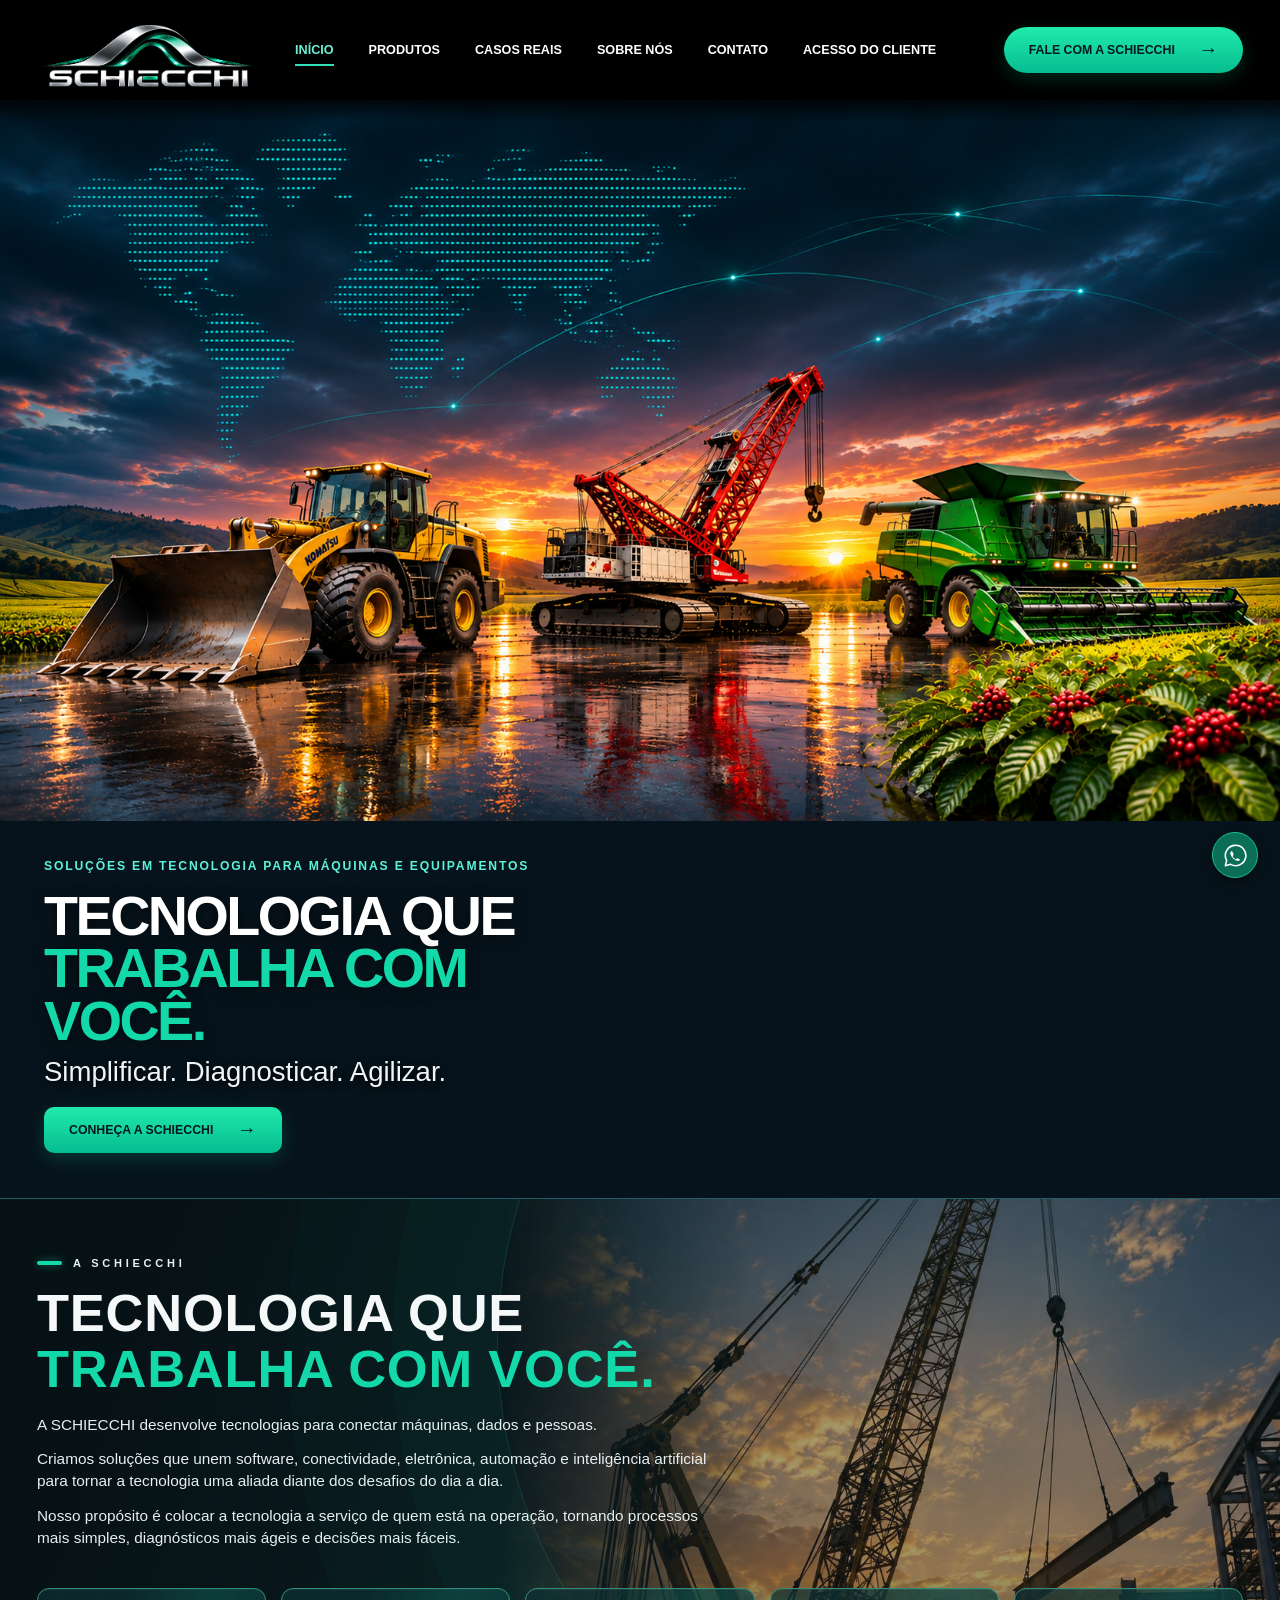
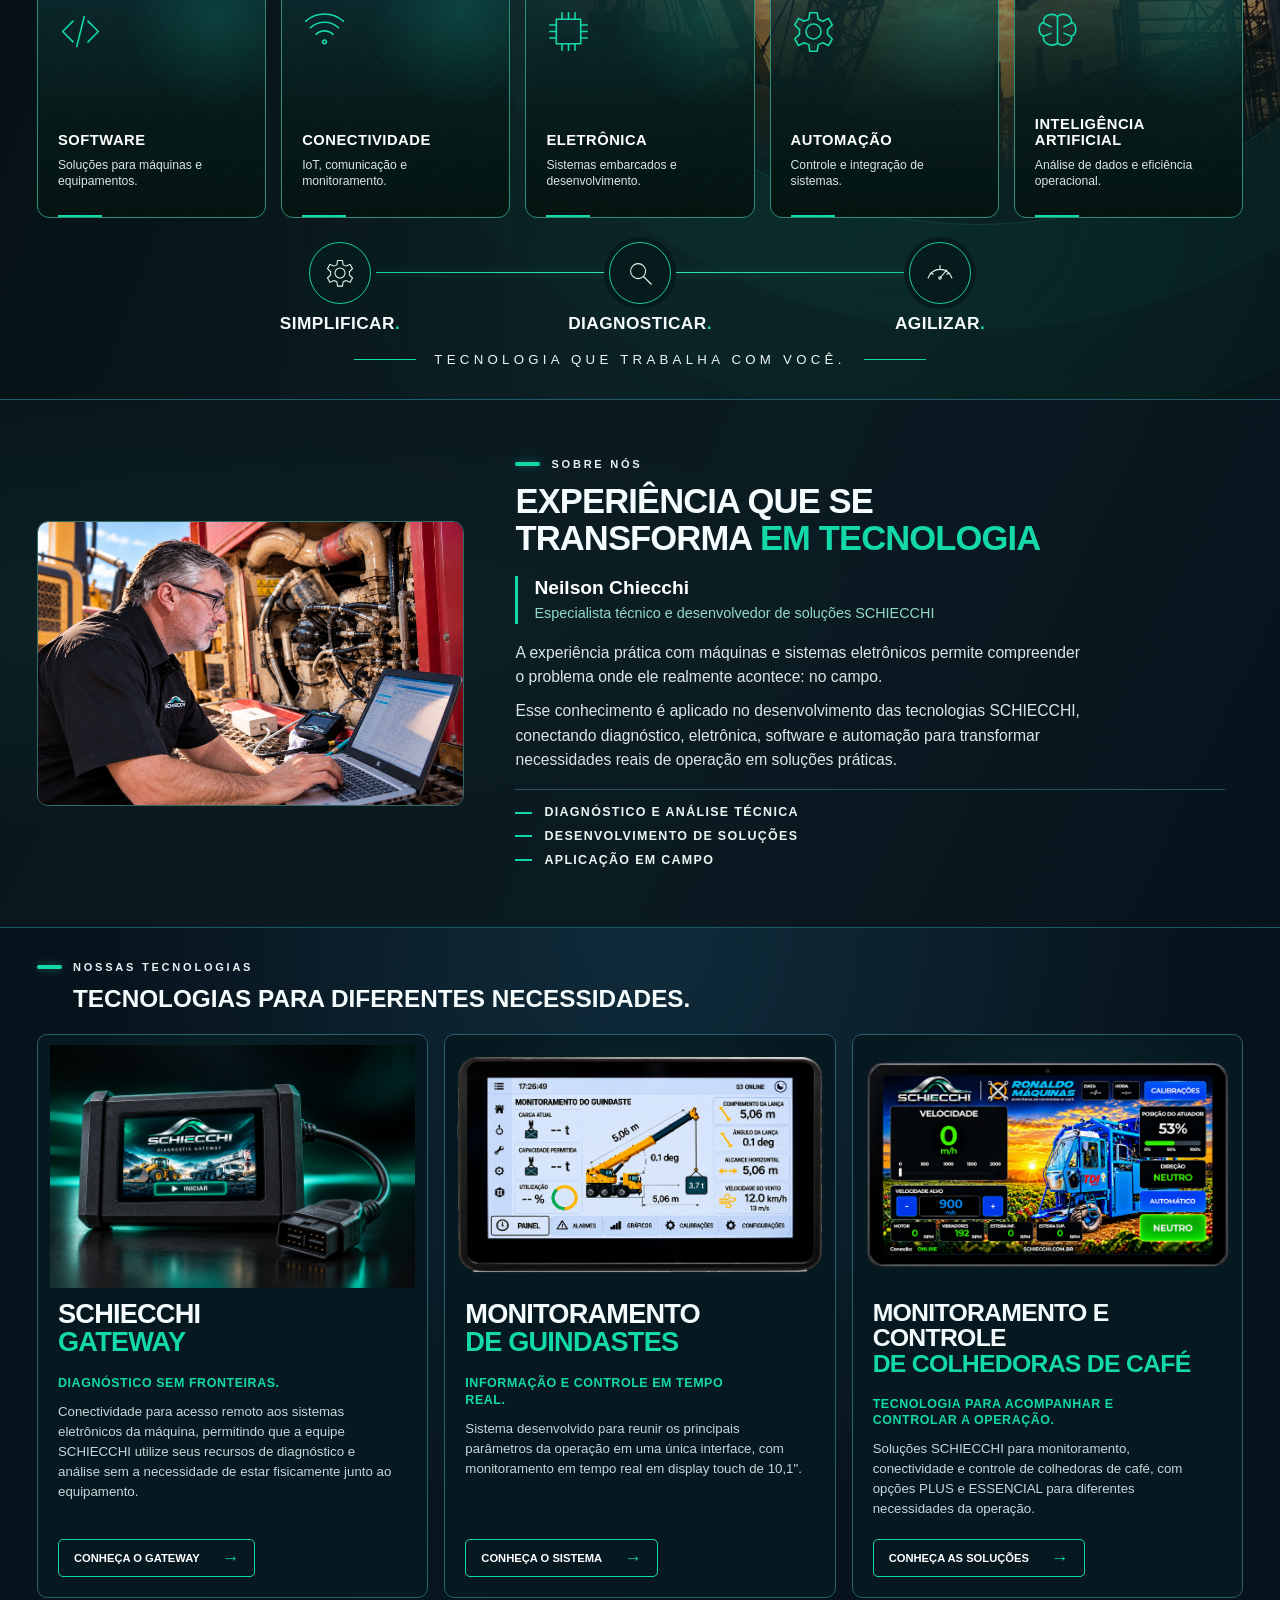
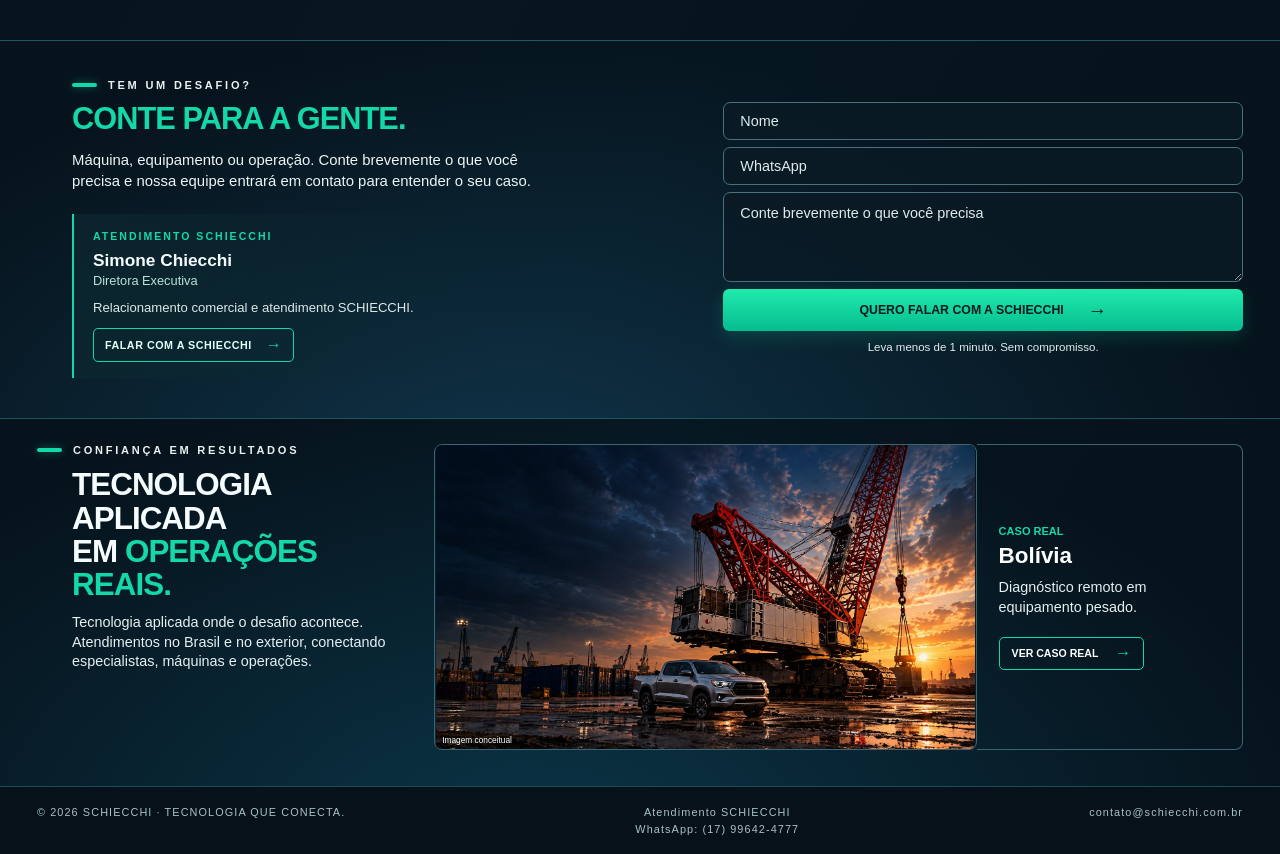
==== commit 2b6dff0b: "Add SCHIECCHI client portal foundation" ====
--- a/index.html
+++ b/index.html
@@ -24,6 +24,7 @@
         <a href="#casos-reais">Casos reais</a>
         <a href="#sobre">Sobre nós</a>
         <a href="#contato">Contato</a>
+        <a href="acesso/">Acesso do Cliente</a>
       </nav>
       <a class="header-cta" href="https://wa.me/5517996424777?text=Ol%C3%A1%2C%20entrei%20em%20contato%20pelo%20site%20da%20SCHIECCHI%20e%20gostaria%20de%20mais%20informa%C3%A7%C3%B5es." target="_blank" rel="noopener noreferrer">Fale com a SCHIECCHI <span aria-hidden="true">→</span></a>
     </div>
